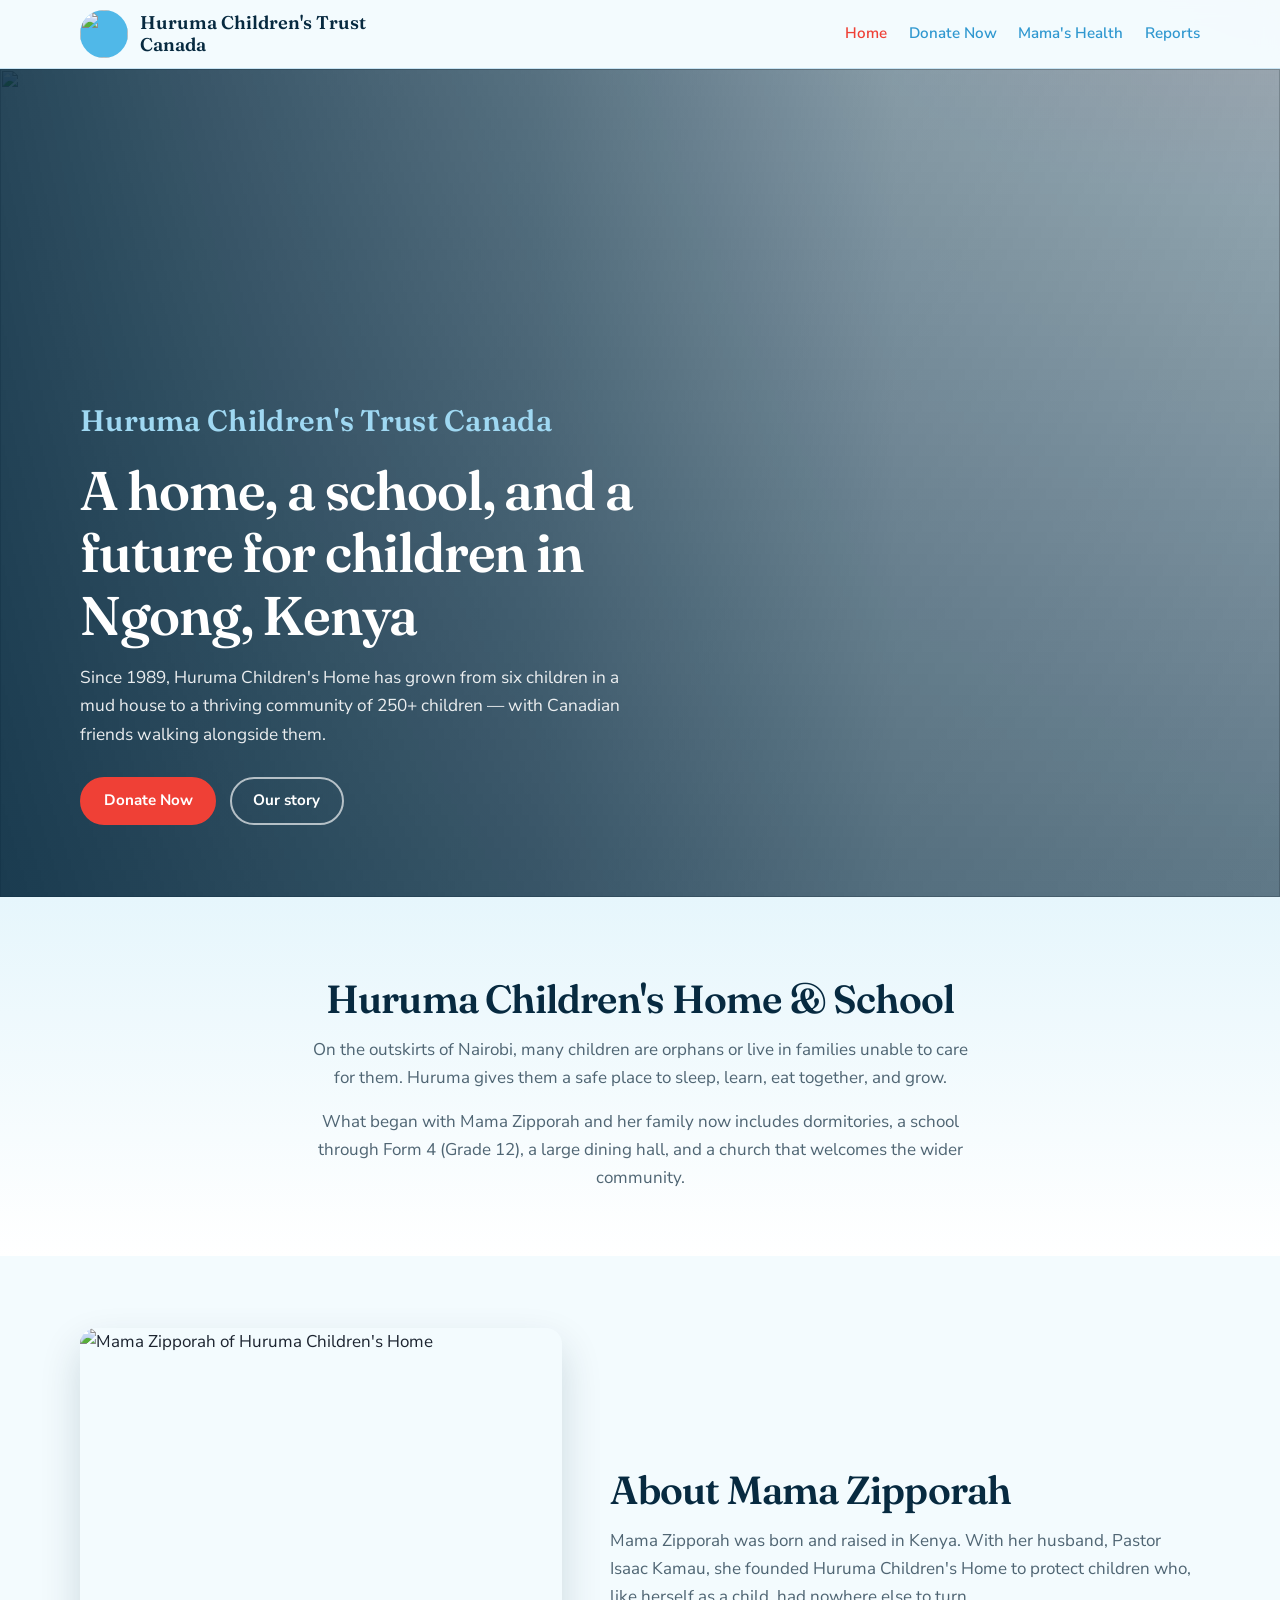
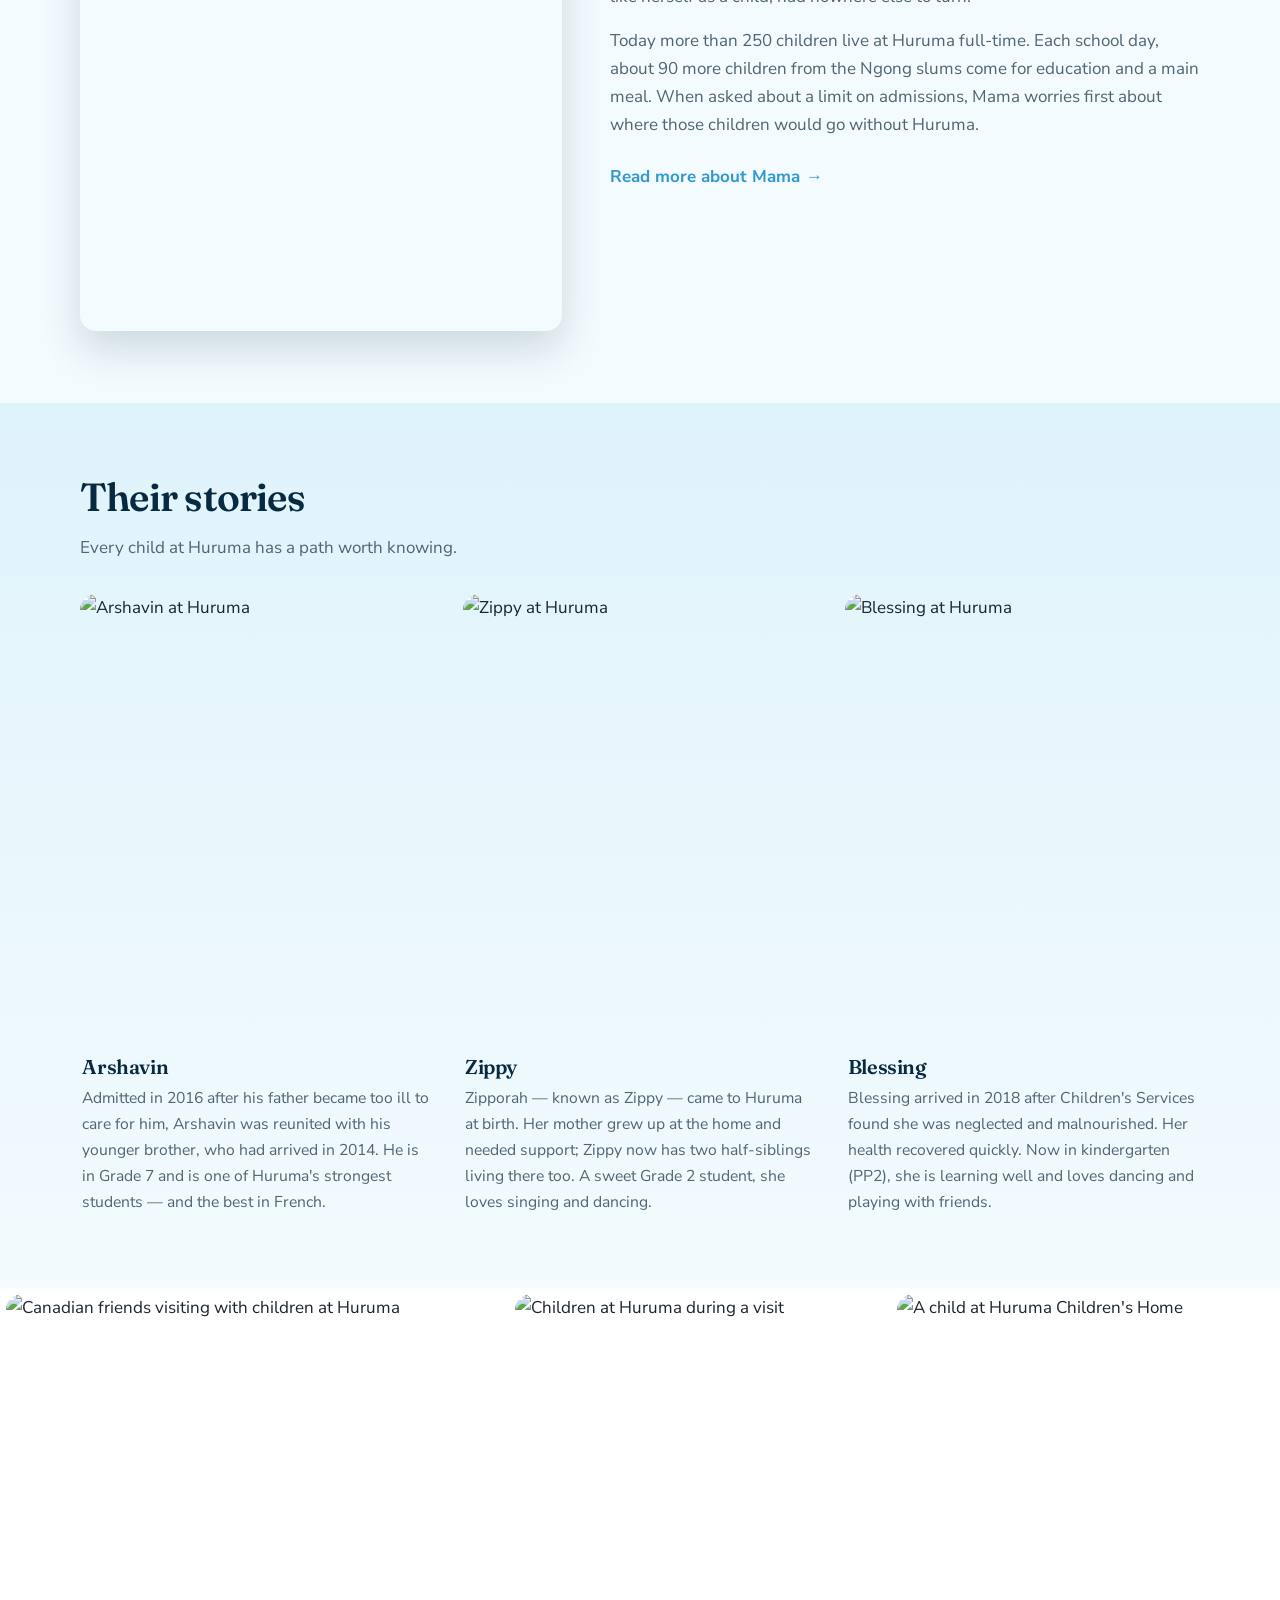
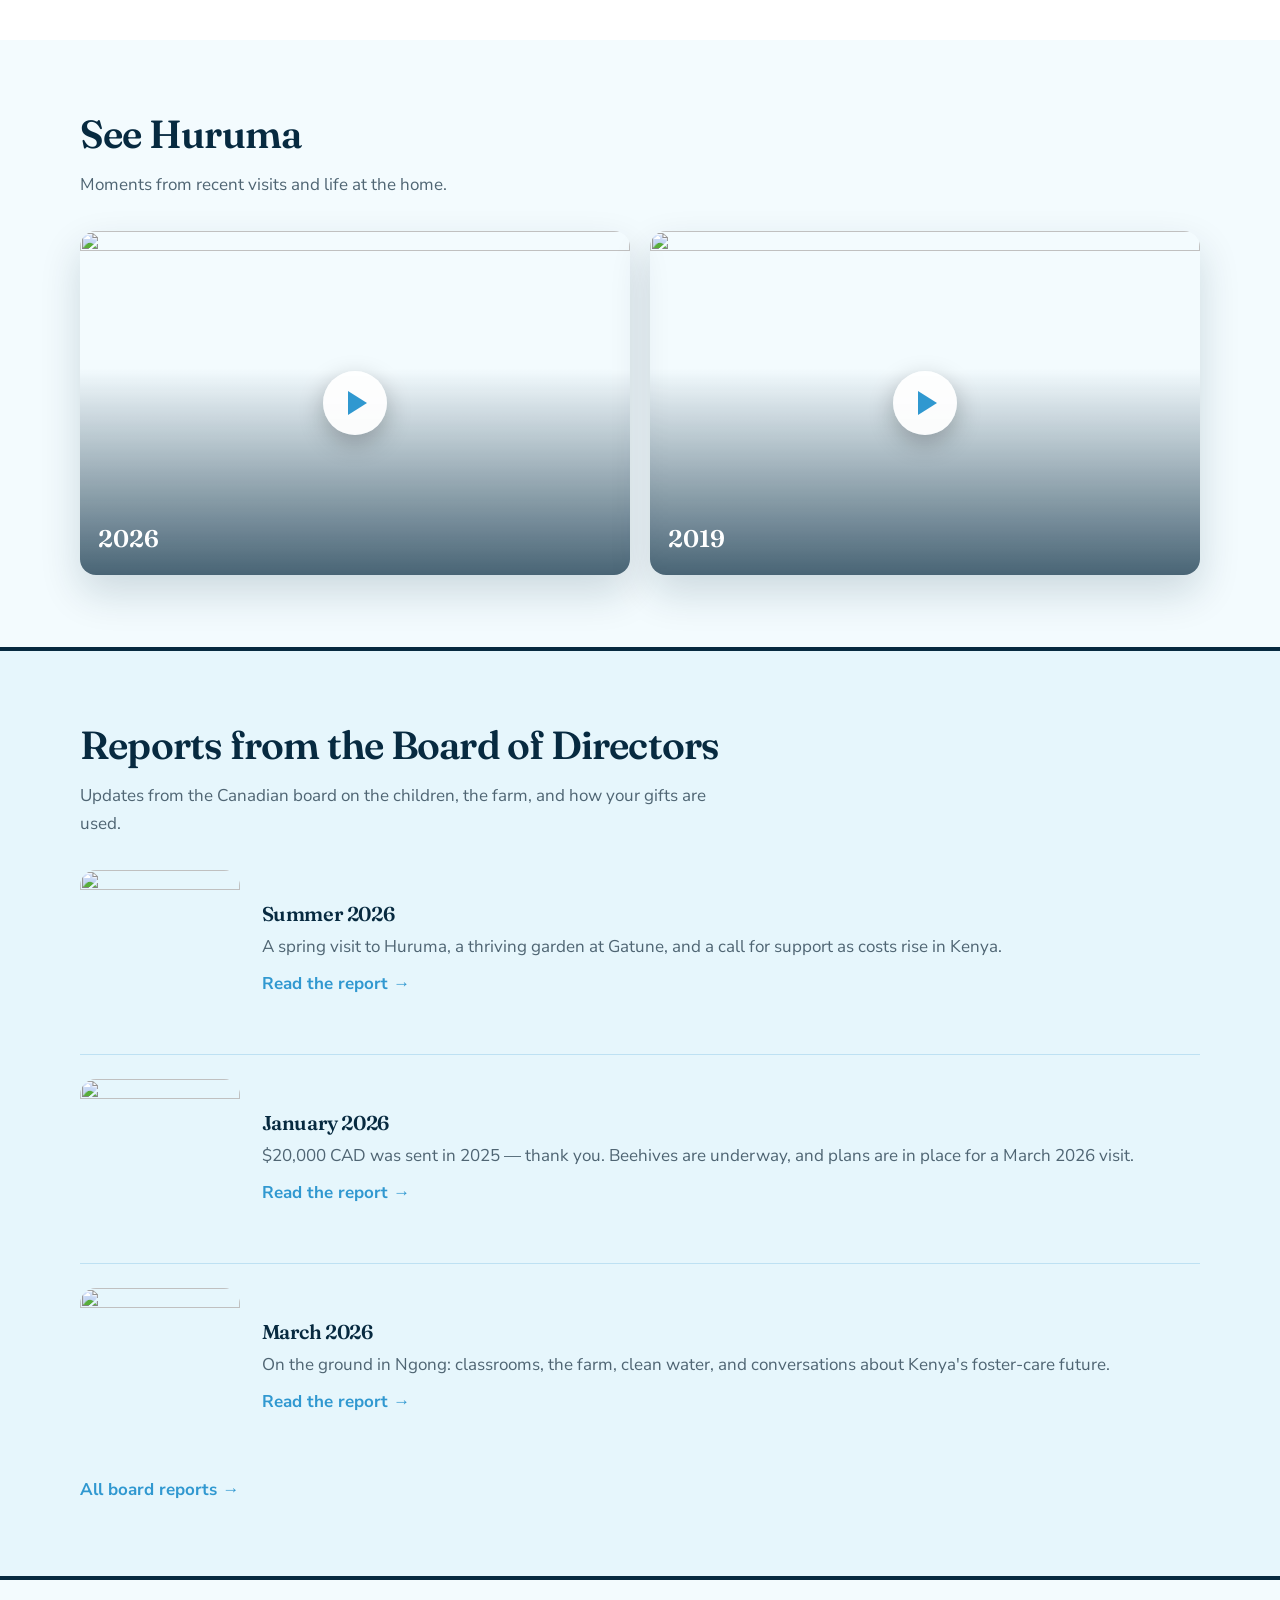
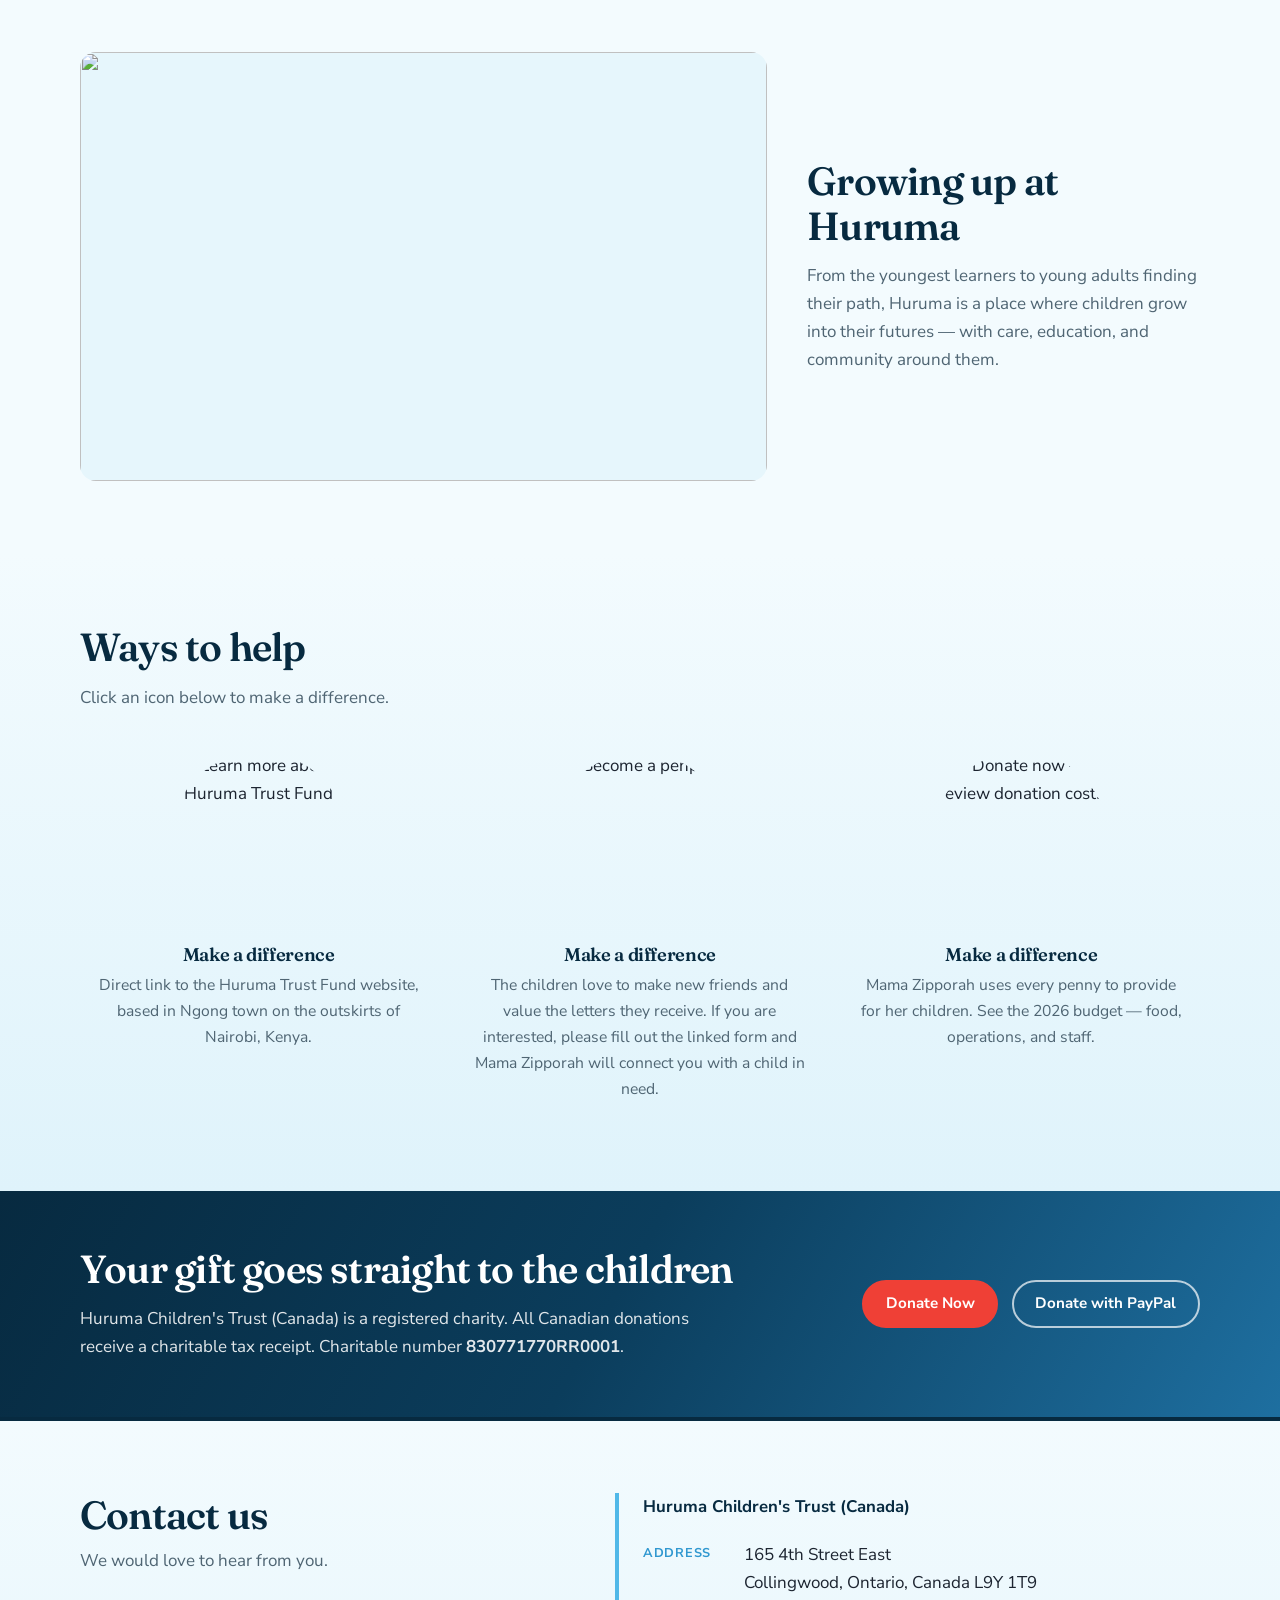
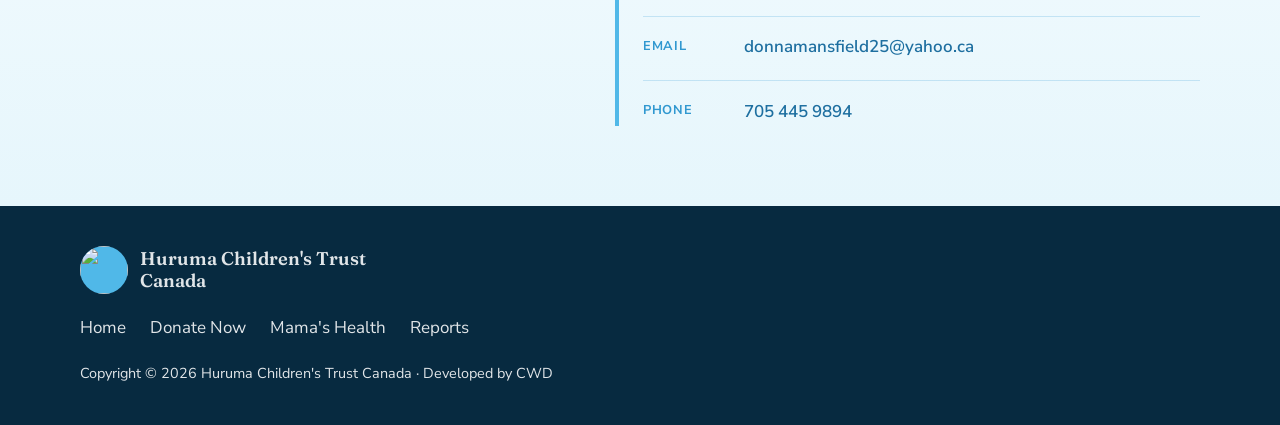
==== index.html @ aa09d3fb "Point the pen-pal card at the Kenya page that exists. Co-authored-by: Cursor <cursoragent@cursor.com" ====
﻿<!DOCTYPE html>
<html lang="en">
<head>
  <meta charset="utf-8">
  <meta name="viewport" content="width=device-width, initial-scale=1">
  <title>Huruma Children's Trust Canada</title>
  <meta name="description" content="Huruma Children's Trust Canada supports orphaned and vulnerable children at Huruma Children's Home &amp; School in Ngong, Kenya. Canadian charitable donations welcome.">
  <link rel="canonical" href="https://hurumachildrenstrustcanada.org/">
  <meta property="og:title" content="Huruma Children's Trust Canada">
  <meta property="og:description" content="Supporting orphaned and vulnerable children at Huruma Children's Home in Ngong, Kenya.">
  <meta property="og:image" content="https://media.cwd-cdn.com/huruma-childrens-trust-canada/images/hero-slide-1.jpg">
  <meta property="og:type" content="website">
  <link rel="icon" href="https://media.cwd-cdn.com/huruma-childrens-trust-canada/images/favicon.png" type="image/png">
  <link rel="apple-touch-icon" href="https://media.cwd-cdn.com/huruma-childrens-trust-canada/images/favicon.png">
  <link rel="preconnect" href="https://fonts.googleapis.com">
  <link rel="preconnect" href="https://fonts.gstatic.com" crossorigin>
  <link href="https://fonts.googleapis.com/css2?family=Fraunces:opsz,wght@9..144,500;9..144,600;9..144,700&family=Nunito+Sans:opsz,wght@6..12,400;6..12,500;6..12,600;6..12,700&display=swap" rel="stylesheet">
  <link rel="stylesheet" href="styles.css?v=20261124b">
</head>
<body>
  <a class="skip-link" href="#main">Skip to content</a>

  <header class="site-header">
    <div class="header-inner">
      <a class="brand" href="index.html" aria-label="Huruma Children's Trust Canada home">
        <img src="https://media.cwd-cdn.com/huruma-childrens-trust-canada/images/logo.png" alt="" width="56" height="56">
        <span>Huruma Children's Trust Canada</span>
      </a>
      <button class="nav-toggle" type="button" aria-expanded="false" aria-controls="site-nav" aria-label="Open menu">
        <span></span><span></span><span></span>
      </button>
      <nav id="site-nav" class="site-nav" aria-label="Primary">
        <a href="index.html" aria-current="page">Home</a>
        <a href="donate-now/">Donate Now</a>
        <a href="mamas-health/">Mama's Health</a>
        <a href="reports-from-board-of-directors/">Reports</a>
      </nav>
    </div>
  </header>

  <main id="main">
    <section class="hero" aria-label="Welcome">
      <div class="hero-media" aria-hidden="true">
        <div class="hero-slides">
          <img
            class="is-active"
            src="https://media.cwd-cdn.com/huruma-childrens-trust-canada/images/hero-slide-1.jpg"
            alt=""
            width="1600"
            height="1200"
            fetchpriority="high">
          <img
            src="https://media.cwd-cdn.com/huruma-childrens-trust-canada/images/hero-slide-2.jpg"
            alt=""
            width="1600"
            height="1200"
            loading="eager">
          <img
            src="https://media.cwd-cdn.com/huruma-childrens-trust-canada/images/hero-dessert.jpg"
            alt=""
            width="1600"
            height="1200"
            loading="eager">
        </div>
      </div>
      <div class="hero-content">
        <p class="hero-brand">Huruma Children's Trust Canada</p>
        <h1>A home, a school, and a future for children in Ngong, Kenya</h1>
        <p class="hero-lead">Since 1989, Huruma Children's Home has grown from six children in a mud house to a thriving community of 250+ children — with Canadian friends walking alongside them.</p>
        <div class="hero-actions">
          <a class="btn btn-primary" href="donate-now/">Donate Now</a>
          <a class="btn btn-ghost" href="#about">Our story</a>
        </div>
      </div>
    </section>

    <section class="intro" id="about">
      <div class="wrap narrow">
        <h2>Huruma Children's Home &amp; School</h2>
        <p>On the outskirts of Nairobi, many children are orphans or live in families unable to care for them. Huruma gives them a safe place to sleep, learn, eat together, and grow.</p>
        <p>What began with Mama Zipporah and her family now includes dormitories, a school through Form 4 (Grade 12), a large dining hall, and a church that welcomes the wider community.</p>
      </div>
    </section>

    <section class="mama reveal" id="mama">
      <div class="wrap mama-grid">
        <figure class="mama-photo">
          <img
            src="https://media.cwd-cdn.com/huruma-childrens-trust-canada/images/mama-zipporah-caring.jpg"
            alt="Mama Zipporah of Huruma Children's Home"
            width="800"
            height="1000"
            loading="lazy">
        </figure>
        <div class="mama-copy">
          <h2>About Mama Zipporah</h2>
          <p>Mama Zipporah was born and raised in Kenya. With her husband, Pastor Isaac Kamau, she founded Huruma Children's Home to protect children who, like herself as a child, had nowhere else to turn.</p>
          <p>Today more than 250 children live at Huruma full-time. Each school day, about 90 more children from the Ngong slums come for education and a main meal. When asked about a limit on admissions, Mama worries first about where those children would go without Huruma.</p>
          <a class="text-link" href="mamas-health/">Read more about Mama <span aria-hidden="true">→</span></a>
        </div>
      </div>
    </section>

    <section class="stories reveal" id="stories">
      <div class="wrap">
        <div class="section-head">
          <h2>Their stories</h2>
          <p>Every child at Huruma has a path worth knowing.</p>
        </div>
        <div class="story-list">
          <article class="story">
            <div class="story-photo">
              <img src="https://media.cwd-cdn.com/huruma-childrens-trust-canada/images/story-arshavin.jpg" alt="Arshavin at Huruma" width="600" height="800" loading="lazy">
            </div>
            <div class="story-body">
              <h3>Arshavin</h3>
              <p>Admitted in 2016 after his father became too ill to care for him, Arshavin was reunited with his younger brother, who had arrived in 2014. He is in Grade 7 and is one of Huruma's strongest students — and the best in French.</p>
            </div>
          </article>
          <article class="story">
            <div class="story-photo">
              <img src="https://media.cwd-cdn.com/huruma-childrens-trust-canada/images/story-zippy.jpg" alt="Zippy at Huruma" width="600" height="800" loading="lazy">
            </div>
            <div class="story-body">
              <h3>Zippy</h3>
              <p>Zipporah — known as Zippy — came to Huruma at birth. Her mother grew up at the home and needed support; Zippy now has two half-siblings living there too. A sweet Grade 2 student, she loves singing and dancing.</p>
            </div>
          </article>
          <article class="story">
            <div class="story-photo">
              <img src="https://media.cwd-cdn.com/huruma-childrens-trust-canada/images/story-blessing.jpg" alt="Blessing at Huruma" width="600" height="800" loading="lazy">
            </div>
            <div class="story-body">
              <h3>Blessing</h3>
              <p>Blessing arrived in 2018 after Children's Services found she was neglected and malnourished. Her health recovered quickly. Now in kindergarten (PP2), she is learning well and loves dancing and playing with friends.</p>
            </div>
          </article>
        </div>
      </div>
    </section>

    <section class="visit-strip" aria-label="Scenes from Huruma">
      <img src="https://media.cwd-cdn.com/huruma-childrens-trust-canada/images/hero.jpg" alt="Canadian friends visiting with children at Huruma" width="800" height="600" loading="lazy">
      <img src="https://media.cwd-cdn.com/huruma-childrens-trust-canada/images/visit-2026-b.jpg" alt="Children at Huruma during a visit" width="800" height="1000" loading="lazy">
      <img src="https://media.cwd-cdn.com/huruma-childrens-trust-canada/images/visit-2026-c.jpg" alt="A child at Huruma Children's Home" width="600" height="800" loading="lazy">
    </section>

    <section class="videos" id="videos">
      <div class="wrap">
        <div class="section-head">
          <h2>See Huruma</h2>
          <p>Moments from recent visits and life at the home.</p>
        </div>
        <div class="video-grid">
          <a class="video-link" href="https://www.youtube.com/watch?v=eoiB8TK6U6U" target="_blank" rel="noopener noreferrer">
            <img src="https://media.cwd-cdn.com/huruma-childrens-trust-canada/images/video-2026.jpg" alt="" width="1280" height="720" loading="lazy">
            <span class="play" aria-hidden="true"></span>
            <span class="video-label">2026</span>
          </a>
          <a class="video-link" href="https://www.youtube.com/watch?v=xBmUghZK5_s" target="_blank" rel="noopener noreferrer">
            <img src="https://media.cwd-cdn.com/huruma-childrens-trust-canada/images/video-2019.jpg" alt="" width="1280" height="720" loading="lazy">
            <span class="play" aria-hidden="true"></span>
            <span class="video-label">2019</span>
          </a>
        </div>
      </div>
    </section>

    <section class="reports reveal" id="reports">
      <div class="wrap">
        <div class="section-head">
          <h2>Reports from the Board of Directors</h2>
          <p>Updates from the Canadian board on the children, the farm, and how your gifts are used.</p>
        </div>
        <div class="report-list">
          <article class="report">
            <img src="https://media.cwd-cdn.com/huruma-childrens-trust-canada/images/report-summer-2026.jpg" alt="" width="400" height="300" loading="lazy">
            <div>
              <h3>Summer 2026</h3>
              <p>A spring visit to Huruma, a thriving garden at Gatune, and a call for support as costs rise in Kenya.</p>
              <a class="text-link" href="reports-from-board-of-directors/#summer-2026">Read the report <span aria-hidden="true">→</span></a>
            </div>
          </article>
          <article class="report">
            <img src="https://media.cwd-cdn.com/huruma-childrens-trust-canada/images/report-jan-2026.jpg" alt="" width="400" height="300" loading="lazy">
            <div>
              <h3>January 2026</h3>
              <p>$20,000 CAD was sent in 2025 — thank you. Beehives are underway, and plans are in place for a March 2026 visit.</p>
              <a class="text-link" href="reports-from-board-of-directors/#january-2026">Read the report <span aria-hidden="true">→</span></a>
            </div>
          </article>
          <article class="report">
            <img src="https://media.cwd-cdn.com/huruma-childrens-trust-canada/images/report-march-2026.jpg" alt="" width="400" height="300" loading="lazy">
            <div>
              <h3>March 2026</h3>
              <p>On the ground in Ngong: classrooms, the farm, clean water, and conversations about Kenya's foster-care future.</p>
              <a class="text-link" href="reports-from-board-of-directors/#march-2026">Read the report <span aria-hidden="true">→</span></a>
            </div>
          </article>
        </div>
        <p class="section-more"><a class="text-link" href="reports-from-board-of-directors/">All board reports <span aria-hidden="true">→</span></a></p>
      </div>
    </section>

    <section class="alumni" id="alumni">
      <div class="wrap alumni-grid">
        <figure class="alumni-media" aria-hidden="true">
          <div class="alumni-slides">
            <img
              class="is-active"
              src="https://media.cwd-cdn.com/huruma-childrens-trust-canada/images/growing-1.jpg"
              alt=""
              width="1600"
              height="1000"
              loading="lazy">
            <img
              src="https://media.cwd-cdn.com/huruma-childrens-trust-canada/images/growing-2.jpg"
              alt=""
              width="1600"
              height="1000"
              loading="lazy">
            <img
              src="https://media.cwd-cdn.com/huruma-childrens-trust-canada/images/growing-3.jpg"
              alt=""
              width="1600"
              height="1000"
              loading="lazy">
            <img
              src="https://media.cwd-cdn.com/huruma-childrens-trust-canada/images/growing-4.jpg"
              alt=""
              width="1600"
              height="1000"
              loading="lazy">
          </div>
        </figure>
        <div>
          <h2>Growing up at Huruma</h2>
          <p>From the youngest learners to young adults finding their path, Huruma is a place where children grow into their futures — with care, education, and community around them.</p>
        </div>
      </div>
    </section>

    <section class="ways" id="help">
      <div class="wrap">
        <div class="section-head">
          <h2>Ways to help</h2>
          <p>Click an icon below to make a difference.</p>
        </div>
        <div class="ways-grid">
          <a class="way" href="https://hurumatrustfund.org/" target="_blank" rel="noopener noreferrer">
            <img
              class="way-icon"
              src="https://media.cwd-cdn.com/huruma-childrens-trust-canada/images/icon-learn-more.png"
              alt="Learn more about Huruma Trust Fund"
              width="180"
              height="180"
              loading="lazy">
            <h3>Make a difference</h3>
            <p>Direct link to the Huruma Trust Fund website, based in Ngong town on the outskirts of Nairobi, Kenya.</p>
          </a>
          <a class="way" href="https://hurumatrustfund.org/become-a-pen-pal/" target="_blank" rel="noopener noreferrer">
            <img
              class="way-icon"
              src="https://media.cwd-cdn.com/huruma-childrens-trust-canada/images/icon-penpal.png"
              alt="Become a penpal"
              width="180"
              height="180"
              loading="lazy">
            <h3>Make a difference</h3>
            <p>The children love to make new friends and value the letters they receive. If you are interested, please fill out the linked form and Mama Zipporah will connect you with a child in need.</p>
          </a>
          <a class="way" href="donation-costs.html">
            <img
              class="way-icon"
              src="https://media.cwd-cdn.com/huruma-childrens-trust-canada/images/icon-donate-now.png"
              alt="Donate now — review donation costs"
              width="180"
              height="180"
              loading="lazy">
            <h3>Make a difference</h3>
            <p>Mama Zipporah uses every penny to provide for her children. See the 2026 budget — food, operations, and staff.</p>
          </a>
        </div>
      </div>
    </section>

    <section class="donate-band">
      <div class="wrap donate-band-inner">
        <div>
          <h2>Your gift goes straight to the children</h2>
          <p>Huruma Children's Trust (Canada) is a registered charity. All Canadian donations receive a charitable tax receipt. Charitable number <strong>830771770RR0001</strong>.</p>
        </div>
        <form id="paypal-home" class="paypal-form-hidden" action="https://www.paypal.com/cgi-bin/webscr" method="post" target="_blank">
          <input type="hidden" name="cmd" value="_donations">
          <input type="hidden" name="bn" value="TipsandTricks_SP">
          <input type="hidden" name="business" value="donnamansfield25@yahoo.ca">
          <input type="hidden" name="rm" value="0">
          <input type="hidden" name="currency_code" value="CAD">
          <input type="hidden" name="item_name" value="Huruma Children's Trust Canada">
        </form>
        <div class="donate-band-actions">
          <a class="btn btn-primary" href="donate-now/">Donate Now</a>
          <button class="btn btn-ghost" type="submit" form="paypal-home" name="submit">Donate with PayPal</button>
        </div>
      </div>
    </section>

    <section class="contact" id="contact">
      <div class="wrap contact-panel">
        <div class="contact-intro">
          <h2>Contact us</h2>
          <p>We would love to hear from you.</p>
        </div>
        <div class="contact-details">
          <p class="contact-org">Huruma Children's Trust (Canada)</p>
          <div class="contact-rows">
            <div class="contact-row">
              <span class="contact-label">Address</span>
              <p>165 4th Street East<br>Collingwood, Ontario, Canada L9Y 1T9</p>
            </div>
            <div class="contact-row">
              <span class="contact-label">Email</span>
              <p><a href="mailto:donnamansfield25@yahoo.ca">donnamansfield25@yahoo.ca</a></p>
            </div>
            <div class="contact-row">
              <span class="contact-label">Phone</span>
              <p><a href="tel:+17054459894">705 445 9894</a></p>
            </div>
          </div>
        </div>
      </div>
    </section>
  </main>

  <footer class="site-footer">
    <div class="wrap footer-grid">
      <a class="brand brand-footer" href="index.html">
        <img src="https://media.cwd-cdn.com/huruma-childrens-trust-canada/images/logo.png" alt="" width="48" height="48">
        <span>Huruma Children's Trust Canada</span>
      </a>
      <nav aria-label="Footer">
        <a href="index.html">Home</a>
        <a href="donate-now/">Donate Now</a>
        <a href="mamas-health/">Mama's Health</a>
        <a href="reports-from-board-of-directors/">Reports</a>
      </nav>
      <p class="footer-meta">Copyright © 2026 Huruma Children's Trust Canada · Developed by <a href="https://collingwoodwebdesign.com">CWD</a></p>
    </div>
  </footer>

  <script>
    (function () {
      var toggle = document.querySelector('.nav-toggle');
      var nav = document.getElementById('site-nav');
      if (toggle && nav) {
        toggle.addEventListener('click', function () {
          var open = toggle.getAttribute('aria-expanded') === 'true';
          toggle.setAttribute('aria-expanded', String(!open));
          nav.classList.toggle('is-open', !open);
        });
      }

      if (window.matchMedia('(prefers-reduced-motion: reduce)').matches) return;

      function startCarousel(selector, holdMs) {
        var slides = document.querySelectorAll(selector);
        if (slides.length < 2) return;
        var index = 0;
        setInterval(function () {
          slides[index].classList.remove('is-active');
          index = (index + 1) % slides.length;
          slides[index].classList.add('is-active');
        }, holdMs);
      }

      startCarousel('.hero-slides img', 4500);
      startCarousel('.alumni-slides img', 4500);

      var reveals = document.querySelectorAll('.reveal');
      if (reveals.length && 'IntersectionObserver' in window) {
        var observer = new IntersectionObserver(function (entries) {
          entries.forEach(function (entry) {
            if (entry.isIntersecting) {
              entry.target.classList.add('is-visible');
              observer.unobserve(entry.target);
            }
          });
        }, { threshold: 0.16, rootMargin: '0px 0px -8% 0px' });

        reveals.forEach(function (el) {
          observer.observe(el);
        });
      } else {
        reveals.forEach(function (el) {
          el.classList.add('is-visible');
        });
      }
    })();
  </script>
</body>
</html>
---- styles.css ----
﻿:root {
  /* Logo colours: sky blue, heart red, white + dark for contrast */
  --blue: #3098d0;
  --blue-bright: #50b8e8;
  --blue-deep: #1e6fa0;
  --dark: #072a40;
  --sky: #e6f6fc;
  --sky-soft: #f3fbfe;
  --ink: #1c2430;
  --muted: #4f6573;
  --white: #ffffff;
  --accent: #ef4036;
  --accent-deep: #d4332b;
  --line: rgba(48, 152, 208, 0.22);
  --shadow: 0 18px 40px rgba(7, 42, 64, 0.16);
  --font-display: "Fraunces", Georgia, serif;
  --font-body: "Nunito Sans", "Segoe UI", sans-serif;
  --wrap: min(1120px, calc(100% - 2.5rem));
  --header-h: 4.25rem;
  --radius-photo: 1rem;

  /* Aliases used across the stylesheet */
  --navy: var(--blue);
  --navy-deep: var(--dark);
}

*,
*::before,
*::after {
  box-sizing: border-box;
}

html {
  scroll-behavior: smooth;
}

body {
  margin: 0;
  font-family: var(--font-body);
  font-size: 1.0625rem;
  line-height: 1.65;
  color: var(--ink);
  background:
    radial-gradient(1200px 500px at 8% -12%, rgba(80, 184, 232, 0.28), transparent 55%),
    radial-gradient(900px 420px at 100% 0%, rgba(239, 64, 54, 0.08), transparent 48%),
    var(--sky-soft);
}

img {
  max-width: 100%;
  height: auto;
  display: block;
}

a {
  color: var(--navy);
}

a:hover {
  color: var(--accent);
}

h1,
h2,
h3 {
  font-family: var(--font-display);
  font-weight: 600;
  line-height: 1.15;
  color: var(--dark);
  letter-spacing: -0.02em;
}

h1 {
  font-size: clamp(2.1rem, 5vw, 3.4rem);
  margin: 0 0 1rem;
}

h2 {
  font-size: clamp(1.75rem, 3.4vw, 2.45rem);
  margin: 0 0 0.85rem;
}

h3 {
  font-size: 1.25rem;
  margin: 0 0 0.5rem;
}

p {
  margin: 0 0 1rem;
}

p:last-child {
  margin-bottom: 0;
}

.skip-link {
  position: absolute;
  left: -999px;
  top: 0;
  background: var(--navy);
  color: var(--white);
  padding: 0.6rem 1rem;
  z-index: 1000;
}

.skip-link:focus {
  left: 0.75rem;
  top: 0.75rem;
}

.wrap {
  width: var(--wrap);
  margin-inline: auto;
}

.wrap.narrow {
  max-width: 42rem;
  text-align: center;
}

.section-head {
  max-width: 40rem;
  margin-bottom: 2rem;
}

.section-head p,
.hero-lead,
.mama-copy p,
.intro p {
  color: var(--muted);
}

.section-more {
  margin-top: 1.75rem;
}

/* Header */
.site-header {
  position: sticky;
  top: 0;
  z-index: 50;
  background: rgba(243, 251, 254, 0.94);
  backdrop-filter: blur(10px);
  border-bottom: 1px solid var(--line);
}

.header-inner {
  width: var(--wrap);
  margin-inline: auto;
  min-height: var(--header-h);
  display: flex;
  align-items: center;
  justify-content: space-between;
  gap: 1rem;
}

.brand {
  display: inline-flex;
  align-items: center;
  gap: 0.75rem;
  text-decoration: none;
  color: var(--dark);
  font-family: var(--font-display);
  font-weight: 600;
  font-size: clamp(0.95rem, 2vw, 1.15rem);
  line-height: 1.2;
  max-width: min(100%, 18rem);
}

.brand img {
  width: 3rem;
  height: 3rem;
  object-fit: cover;
  flex-shrink: 0;
  border-radius: 50%;
  background: var(--blue-bright);
}

.site-nav {
  display: flex;
  align-items: center;
  gap: 1.35rem;
}

.site-nav a {
  text-decoration: none;
  color: var(--navy);
  font-weight: 600;
  font-size: 0.95rem;
}

.site-nav a[aria-current="page"] {
  color: var(--accent);
}

.nav-toggle {
  display: none;
  width: 2.5rem;
  height: 2.5rem;
  border: 0;
  background: transparent;
  padding: 0.45rem;
  cursor: pointer;
}

.nav-toggle span {
  display: block;
  height: 2px;
  margin: 0.35rem 0;
  background: var(--navy);
  border-radius: 2px;
  transition: transform 0.25s ease, opacity 0.25s ease;
}

.nav-toggle[aria-expanded="true"] span:nth-child(1) {
  transform: translateY(8px) rotate(45deg);
}

.nav-toggle[aria-expanded="true"] span:nth-child(2) {
  opacity: 0;
}

.nav-toggle[aria-expanded="true"] span:nth-child(3) {
  transform: translateY(-8px) rotate(-45deg);
}

/* Buttons & links */
.btn {
  display: inline-flex;
  align-items: center;
  justify-content: center;
  gap: 0.4rem;
  min-height: 3rem;
  height: 3rem;
  max-height: 3rem;
  padding: 0 1.35rem;
  border-radius: 999px;
  text-decoration: none;
  font-weight: 700;
  font-size: 0.95rem;
  line-height: 1;
  border: 2px solid transparent;
  box-sizing: border-box;
  font-family: inherit;
  transition: transform 0.2s ease, background 0.2s ease, color 0.2s ease, border-color 0.2s ease;
}

button.btn {
  appearance: none;
  -webkit-appearance: none;
  cursor: pointer;
  margin: 0;
  background-clip: padding-box;
}

.btn:hover {
  transform: translateY(-1px);
}

.btn-primary {
  background: var(--accent);
  color: var(--white);
  border-color: var(--accent);
}

.btn-primary:hover {
  background: var(--accent-deep);
  border-color: var(--accent-deep);
  color: var(--white);
}

.btn-ghost {
  background: transparent;
  color: var(--white);
  border-color: rgba(255, 255, 255, 0.65);
}

.btn-ghost:hover {
  background: rgba(255, 255, 255, 0.12);
  color: var(--white);
}

.text-link {
  display: inline-flex;
  align-items: center;
  gap: 0.35rem;
  font-weight: 700;
  text-decoration: none;
  color: var(--navy);
}

.text-link:hover {
  color: var(--accent);
}

/* Hero — full-bleed */
.hero {
  position: relative;
  min-height: min(92vh, 860px);
  display: grid;
  align-items: end;
  color: var(--white);
  overflow: hidden;
}

.hero-media {
  position: absolute;
  inset: 0;
}

.hero-slides {
  position: absolute;
  inset: 0;
}

.hero-slides img {
  position: absolute;
  inset: 0;
  width: 100%;
  height: 100%;
  object-fit: cover;
  object-position: center 30%;
  opacity: 0;
  transition: opacity 1.1s ease-in-out;
  z-index: 0;
}

.hero-slides img.is-active {
  opacity: 1;
  z-index: 1;
}

.hero-media::after {
  content: "";
  position: absolute;
  inset: 0;
  z-index: 2;
  background:
    linear-gradient(90deg, rgba(7, 42, 64, 0.82) 0%, rgba(7, 42, 64, 0.55) 42%, rgba(7, 42, 64, 0.28) 70%, rgba(7, 42, 64, 0.18) 100%),
    linear-gradient(180deg, rgba(7, 42, 64, 0.25) 0%, rgba(7, 42, 64, 0.55) 100%);
}

.hero-content {
  position: relative;
  z-index: 3;
  width: var(--wrap);
  margin: 0 auto;
  padding: 5.5rem 0 4.5rem;
  max-width: 38rem;
  margin-left: max(1.25rem, calc((100% - min(1120px, calc(100% - 2.5rem))) / 2));
  animation: rise 0.9s ease-out both;
}

.hero-brand {
  margin: 0 0 0.85rem;
  font-family: var(--font-display);
  font-size: clamp(1.35rem, 3vw, 1.85rem);
  font-weight: 600;
  color: #9fd8f2;
  letter-spacing: 0.01em;
}

.hero h1 {
  color: var(--white);
}

.hero-lead {
  color: rgba(255, 255, 255, 0.9);
  font-size: 1.08rem;
  max-width: 34rem;
  margin-bottom: 1.75rem;
}

.hero-actions {
  display: flex;
  flex-wrap: wrap;
  align-items: center;
  gap: 0.85rem;
}

/* Intro */
.intro {
  padding: 5rem 0 4rem;
  background:
    linear-gradient(180deg, var(--sky) 0%, var(--white) 100%);
}

.intro h2 {
  animation: rise 0.7s ease-out both;
}

/* Mama */
.mama {
  padding: 4.5rem 0;
}

.mama-grid {
  display: grid;
  grid-template-columns: minmax(0, 0.9fr) minmax(0, 1.1fr);
  gap: 3rem;
  align-items: center;
}

.mama-photo {
  margin: 0;
  overflow: hidden;
  border-radius: var(--radius-photo);
  box-shadow: var(--shadow);
}

.mama-photo img {
  width: 100%;
  aspect-ratio: 4 / 5;
  object-fit: cover;
}

.mama-copy .text-link {
  margin-top: 0.5rem;
}

/* Stories — interaction/content blocks, not chrome-heavy cards */
.stories {
  padding: 4.5rem 0;
  background:
    linear-gradient(180deg, #dff3fb 0%, var(--sky-soft) 100%);
}

.story-list {
  display: grid;
  grid-template-columns: repeat(3, minmax(0, 1fr));
  gap: 1.75rem;
}

.story {
  display: flex;
  flex-direction: column;
  min-width: 0;
}

.story-photo {
  overflow: hidden;
  border-radius: var(--radius-photo);
}

.story-photo img {
  width: 100%;
  aspect-ratio: 4 / 5;
  object-fit: cover;
  transition: transform 0.45s ease;
}

.story:hover .story-photo img {
  transform: scale(1.04);
}

.story-body {
  padding: 1.15rem 0.15rem 0;
}

.story-body p {
  color: var(--muted);
  font-size: 0.98rem;
}

/* Photo strip */
.visit-strip {
  display: grid;
  grid-template-columns: 1.2fr 0.9fr 0.9fr;
  gap: 0.4rem;
  background: var(--white);
  padding: 0.4rem;
}

.visit-strip img {
  width: 100%;
  height: 100%;
  min-height: 220px;
  max-height: 340px;
  object-fit: cover;
  border-radius: var(--radius-photo);
}

/* Videos */
.videos {
  padding: 4.5rem 0;
}

.video-grid {
  display: grid;
  grid-template-columns: 1fr 1fr;
  gap: 1.25rem;
}

.video-link {
  position: relative;
  display: block;
  overflow: hidden;
  border-radius: var(--radius-photo);
  text-decoration: none;
  color: var(--white);
  box-shadow: var(--shadow);
}

.video-link img {
  width: 100%;
  aspect-ratio: 16 / 10;
  object-fit: cover;
  transition: transform 0.45s ease;
}

.video-link:hover img {
  transform: scale(1.04);
}

.video-link::after {
  content: "";
  position: absolute;
  inset: 0;
  background: linear-gradient(180deg, transparent 40%, rgba(7, 42, 64, 0.72) 100%);
}

.play {
  position: absolute;
  z-index: 1;
  left: 50%;
  top: 50%;
  width: 4rem;
  height: 4rem;
  margin: -2rem 0 0 -2rem;
  border-radius: 50%;
  background: rgba(255, 255, 255, 0.92);
  box-shadow: 0 8px 24px rgba(0, 0, 0, 0.25);
}

.play::before {
  content: "";
  position: absolute;
  left: 1.55rem;
  top: 1.25rem;
  border-style: solid;
  border-width: 0.75rem 0 0.75rem 1.2rem;
  border-color: transparent transparent transparent var(--navy);
}

.video-label {
  position: absolute;
  z-index: 1;
  left: 1.1rem;
  bottom: 1rem;
  font-family: var(--font-display);
  font-size: 1.5rem;
  font-weight: 600;
}

/* Reports */
.reports {
  padding: 4.5rem 0;
  background: var(--sky);
  border-block: 4px solid var(--dark);
}

.report-list {
  display: grid;
  gap: 1.5rem;
}

.report {
  display: grid;
  grid-template-columns: 10rem 1fr;
  gap: 1.35rem;
  align-items: center;
  padding-bottom: 1.5rem;
  border-bottom: 1px solid var(--line);
}

.report:last-child {
  border-bottom: 0;
  padding-bottom: 0;
}

.report img {
  width: 100%;
  aspect-ratio: 1;
  object-fit: cover;
  border-radius: var(--radius-photo);
}

.report p {
  color: var(--muted);
  margin-bottom: 0.55rem;
}

/* Alumni */
.alumni {
  padding: 4.5rem 0;
}

.alumni-grid {
  display: grid;
  grid-template-columns: 1.4fr 0.8fr;
  gap: 2.5rem;
  align-items: center;
}

.alumni-media {
  margin: 0;
  overflow: hidden;
  border-radius: var(--radius-photo);
  position: relative;
  aspect-ratio: 16 / 10;
  background: var(--sky);
}

.alumni-slides {
  position: absolute;
  inset: 0;
}

.alumni-slides img {
  position: absolute;
  inset: 0;
  width: 100%;
  height: 100%;
  object-fit: cover;
  object-position: center;
  opacity: 0;
  transition: opacity 1.1s ease-in-out;
  z-index: 0;
}

.alumni-slides img.is-active {
  opacity: 1;
  z-index: 1;
}

.alumni p {
  color: var(--muted);
}

/* Ways to help */
.ways {
  padding: 4.5rem 0 5rem;
  background:
    linear-gradient(180deg, var(--sky-soft) 0%, #dff3fb 100%);
}

.ways-grid {
  display: grid;
  grid-template-columns: repeat(3, minmax(0, 1fr));
  gap: 1.5rem;
}

.way {
  text-decoration: none;
  color: inherit;
  text-align: center;
  padding: 0.5rem 0.75rem;
  transition: transform 0.25s ease;
}

.way:hover {
  transform: translateY(-4px);
  color: inherit;
}

.way-icon {
  display: block;
  width: min(11rem, 70%);
  height: auto;
  margin: 0 auto 1rem;
  border-radius: 50%;
}

.way h3 {
  color: var(--dark);
  font-size: 1.15rem;
}

.way p {
  color: var(--muted);
  font-size: 0.98rem;
  max-width: 22rem;
  margin-inline: auto;
}

/* Donate band */
.donate-band {
  background:
    linear-gradient(120deg, var(--dark) 0%, #0b3d5c 48%, var(--blue-deep) 100%);
  color: var(--white);
  padding: 3.5rem 0;
}

.donate-band h2 {
  color: var(--white);
}

.donate-band p {
  color: rgba(255, 255, 255, 0.88);
  max-width: 40rem;
}

.donate-band-inner {
  display: flex;
  align-items: center;
  justify-content: space-between;
  gap: 2rem;
}

.donate-band-actions {
  display: flex;
  flex-wrap: wrap;
  align-items: center;
  gap: 0.85rem;
  flex-shrink: 0;
}

.paypal-form-hidden {
  position: absolute;
  width: 1px;
  height: 1px;
  overflow: hidden;
  clip: rect(0 0 0 0);
  white-space: nowrap;
}

.paypal-form-inline {
  margin: 0;
  padding: 0;
  border: 0;
  display: inline-flex;
  align-items: center;
}

.hero-actions > .btn,
.donate-band-actions > .btn {
  margin: 0;
  flex: 0 0 auto;
}

.donate-band .btn-ghost {
  color: var(--white);
  border-color: rgba(255, 255, 255, 0.7);
}

.donate-band .btn-ghost:hover {
  background: rgba(255, 255, 255, 0.14);
  color: var(--white);
}

/* Contact */
.contact {
  padding: 4.5rem 0 5rem;
  background:
    linear-gradient(180deg, var(--sky-soft) 0%, var(--sky) 100%);
  border-top: 4px solid var(--dark);
}

.contact-panel {
  display: grid;
  grid-template-columns: minmax(0, 0.9fr) minmax(0, 1.1fr);
  gap: 2.5rem 3.5rem;
  align-items: start;
}

.contact-intro h2 {
  margin-bottom: 0.55rem;
}

.contact-intro p {
  color: var(--muted);
  margin: 0;
  max-width: 22rem;
}

.contact-details {
  padding: 0 0 0 1.5rem;
  border-left: 4px solid var(--blue-bright);
}

.contact-org {
  font-weight: 700;
  color: var(--dark);
  margin: 0 0 1.25rem;
  font-size: 1.05rem;
}

.contact-rows {
  display: grid;
  gap: 1.15rem;
}

.contact-row {
  display: grid;
  grid-template-columns: 5.5rem 1fr;
  gap: 0.85rem;
  align-items: start;
  padding-top: 1.05rem;
  border-top: 1px solid var(--line);
}

.contact-row:first-of-type {
  padding-top: 0;
  border-top: 0;
}

.contact-label {
  font-size: 0.8rem;
  font-weight: 700;
  letter-spacing: 0.06em;
  text-transform: uppercase;
  color: var(--blue);
  padding-top: 0.15rem;
}

.contact-row p {
  margin: 0;
  color: var(--ink);
}

.contact a {
  text-decoration: none;
  font-weight: 600;
  color: var(--blue-deep);
}

.contact a:hover {
  color: var(--accent);
}

@media (max-width: 760px) {
  .contact-panel {
    grid-template-columns: 1fr;
    gap: 1.5rem;
  }

  .contact-details {
    padding: 0;
    border-left: 0;
  }

  .contact-row {
    grid-template-columns: 1fr;
    gap: 0.25rem;
  }
}

/* Footer */
.site-footer {
  background: var(--dark);
  color: rgba(255, 255, 255, 0.88);
  padding: 2.5rem 0;
}

.footer-grid {
  display: grid;
  gap: 1.25rem;
}

.brand-footer {
  color: var(--white);
  max-width: 20rem;
}

.site-footer nav {
  display: flex;
  flex-wrap: wrap;
  gap: 1rem 1.5rem;
}

.site-footer a {
  color: rgba(255, 255, 255, 0.88);
  text-decoration: none;
}

.site-footer a:hover {
  color: #b8e7fa;
}

.footer-meta {
  margin: 0;
  font-size: 0.9rem;
}

/* Page shells for secondary pages */
.page-hero {
  padding: 4rem 0 2.5rem;
  background: linear-gradient(180deg, var(--sky), var(--white));
}

.page-hero h1 {
  margin-bottom: 0.6rem;
}

.page-body {
  padding: 0 0 4.5rem;
}

.page-body .wrap {
  max-width: 44rem;
}

.page-body p {
  color: var(--muted);
}

.costs-page .costs-wrap {
  max-width: 52rem;
}

.costs-note {
  margin-bottom: 1.5rem;
}

.costs-section-title {
  margin: 2rem 0 0.85rem;
  font-size: clamp(1.25rem, 2vw, 1.5rem);
}

.costs-table tr.costs-total th,
.costs-table tr.costs-total td {
  font-weight: 700;
  background: rgba(15, 52, 80, 0.08);
}

.costs-table-wrap {
  overflow-x: auto;
  border-radius: var(--radius-photo);
  border: 1px solid var(--line);
  background: var(--white);
}

.costs-table {
  width: 100%;
  border-collapse: collapse;
  font-size: 0.98rem;
}

.costs-table th,
.costs-table td {
  padding: 0.85rem 1rem;
  text-align: left;
  border-bottom: 1px solid var(--line);
  vertical-align: top;
}

.costs-table thead th {
  background: var(--dark);
  color: var(--white);
  font-weight: 700;
  white-space: nowrap;
}

.costs-table tbody th {
  font-weight: 600;
  color: var(--dark);
}

.costs-table tbody tr:nth-child(even) {
  background: var(--sky-soft);
}

.costs-table tbody tr:last-child th,
.costs-table tbody tr:last-child td {
  border-bottom: 0;
}

.costs-table td {
  font-variant-numeric: tabular-nums;
  white-space: nowrap;
  color: var(--ink);
}

.costs-footnote {
  margin-top: 1.35rem;
  font-size: 0.95rem;
}

.costs-actions {
  display: flex;
  flex-wrap: wrap;
  align-items: center;
  gap: 1.25rem;
  margin-top: 2rem;
}

/* Donate page */
.hero-page {
  min-height: min(72vh, 640px);
}

.donate-intro,
.donate-trust {
  padding: 4.5rem 0;
}

.donate-intro {
  background: linear-gradient(180deg, var(--sky) 0%, var(--white) 100%);
  text-align: center;
}

.donate-intro .wrap,
.donate-trust .wrap {
  max-width: 42rem;
}

.paypal-form {
  margin: 1.75rem 0 1rem;
}

.paypal-actions {
  display: flex;
  flex-direction: column;
  align-items: center;
  gap: 1rem;
}

.paypal-btn {
  display: inline-block;
  padding: 0;
  border: 0;
  background: transparent;
  cursor: pointer;
  transition: transform 0.25s ease;
}

.paypal-btn:hover {
  transform: translateY(-2px);
}

.paypal-btn img {
  width: min(18rem, 100%);
  height: auto;
  margin-inline: auto;
}

.donate-receipt {
  font-size: 0.98rem;
}

.donate-ways {
  padding: 4.5rem 0;
  background: linear-gradient(180deg, #dff3fb 0%, var(--sky-soft) 100%);
}

.donate-ways-grid {
  display: grid;
  grid-template-columns: repeat(3, minmax(0, 1fr));
  gap: 1.75rem;
}

.donate-way h3 {
  margin-bottom: 0.65rem;
}

.donate-way p {
  color: var(--muted);
}

.donate-trust {
  background: var(--white);
}

.donate-trust p {
  color: var(--muted);
}

@media (max-width: 900px) {
  .donate-ways-grid {
    grid-template-columns: 1fr;
  }
}

/* Board reports archive */
.report-jump {
  display: flex;
  flex-wrap: wrap;
  gap: 0.65rem 1rem;
  padding: 1.25rem 0;
  border-bottom: 1px solid var(--line);
}

.report-jump a {
  text-decoration: none;
  font-weight: 700;
  color: var(--blue-deep);
}

.report-jump a:hover {
  color: var(--accent);
}

.reports-archive {
  padding: 3rem 0 4.5rem;
  background: linear-gradient(180deg, var(--sky-soft) 0%, var(--white) 28%);
}

.reports-wrap {
  max-width: 46rem;
}

.report-article {
  padding: 2.25rem 0;
  border-bottom: 1px solid var(--line);
}

.report-article:last-child {
  border-bottom: 0;
}

.report-article h2 {
  margin-bottom: 1rem;
}

.report-article p {
  color: var(--muted);
}

.report-article .costs-table-wrap {
  margin: 1.25rem 0 1.5rem;
}

/* Mama's Health updates */
.update-block {
  padding: 4.5rem 0;
}

.update-block-alt {
  background: linear-gradient(180deg, var(--sky) 0%, var(--sky-soft) 100%);
}

.update-layout {
  display: grid;
  grid-template-columns: minmax(0, 1.15fr) minmax(0, 0.85fr);
  gap: 2.5rem;
  align-items: center;
}

.update-layout-reverse {
  grid-template-columns: minmax(0, 0.85fr) minmax(0, 1.15fr);
}

.update-layout-reverse .update-copy {
  order: 2;
}

.update-layout-reverse .update-photo {
  order: 1;
}

.update-label {
  margin: 0 0 0.4rem;
  font-size: 0.8rem;
  font-weight: 700;
  letter-spacing: 0.08em;
  text-transform: uppercase;
  color: var(--blue);
}

.update-copy h2 {
  margin-bottom: 1rem;
}

.update-copy p {
  color: var(--muted);
}

.update-photo {
  margin: 0;
  overflow: hidden;
  border-radius: var(--radius-photo);
}

.update-photo img {
  width: 100%;
  aspect-ratio: 4 / 5;
  object-fit: cover;
}

.update-block .wrap.narrow {
  max-width: 42rem;
}

.update-block .wrap.narrow p {
  color: var(--muted);
}

@media (max-width: 900px) {
  .update-layout,
  .update-layout-reverse {
    grid-template-columns: 1fr;
  }

  .update-layout-reverse .update-copy,
  .update-layout-reverse .update-photo {
    order: initial;
  }
}

/* Motion */
@keyframes rise {
  from {
    opacity: 0;
    transform: translateY(18px);
  }
  to {
    opacity: 1;
    transform: translateY(0);
  }
}

.reveal {
  opacity: 0;
  transform: translateY(22px);
  transition: opacity 0.75s ease, transform 0.75s ease;
}

.reveal.is-visible {
  opacity: 1;
  transform: translateY(0);
}

@media (prefers-reduced-motion: reduce) {
  html { scroll-behavior: auto; }
  .hero-slides img,
  .alumni-slides img,
  .hero-content,
  .intro h2,
  .video-link img,
  .way,
  .reveal,
  .story-photo img {
    animation: none !important;
    transition: none !important;
    transform: none !important;
  }

  .reveal {
    opacity: 1;
  }

  .hero-slides img,
  .alumni-slides img {
    opacity: 0;
  }

  .hero-slides img.is-active,
  .alumni-slides img.is-active {
    opacity: 1;
  }
}

/* Responsive */
@media (max-width: 900px) {
  .mama-grid,
  .alumni-grid,
  .video-grid,
  .ways-grid {
    grid-template-columns: 1fr;
  }

  .story-list {
    grid-template-columns: 1fr;
    max-width: 26rem;
  }

  .visit-strip {
    grid-template-columns: 1fr;
  }

  .visit-strip img {
    max-height: 280px;
  }

  .donate-band-inner {
    flex-direction: column;
    align-items: flex-start;
  }

  .donate-band-actions {
    width: 100%;
  }

  .report {
    grid-template-columns: 7rem 1fr;
  }
}

@media (max-width: 760px) {
  .nav-toggle {
    display: inline-block;
  }

  .site-nav {
    display: none;
    position: absolute;
    left: 0;
    right: 0;
    top: var(--header-h);
    flex-direction: column;
    align-items: stretch;
    gap: 0;
    padding: 0.75rem 1.25rem 1.25rem;
    background: rgba(255, 255, 255, 0.98);
    border-bottom: 1px solid var(--line);
  }

  .site-nav.is-open {
    display: flex;
  }

  .site-nav a {
    padding: 0.75rem 0;
    border-bottom: 1px solid var(--line);
  }

  .hero-content {
    margin-left: 1.25rem;
    margin-right: 1.25rem;
    width: auto;
    padding-top: 4.5rem;
  }

  .report {
    grid-template-columns: 1fr;
  }

  .report img {
    max-width: 12rem;
  }
}
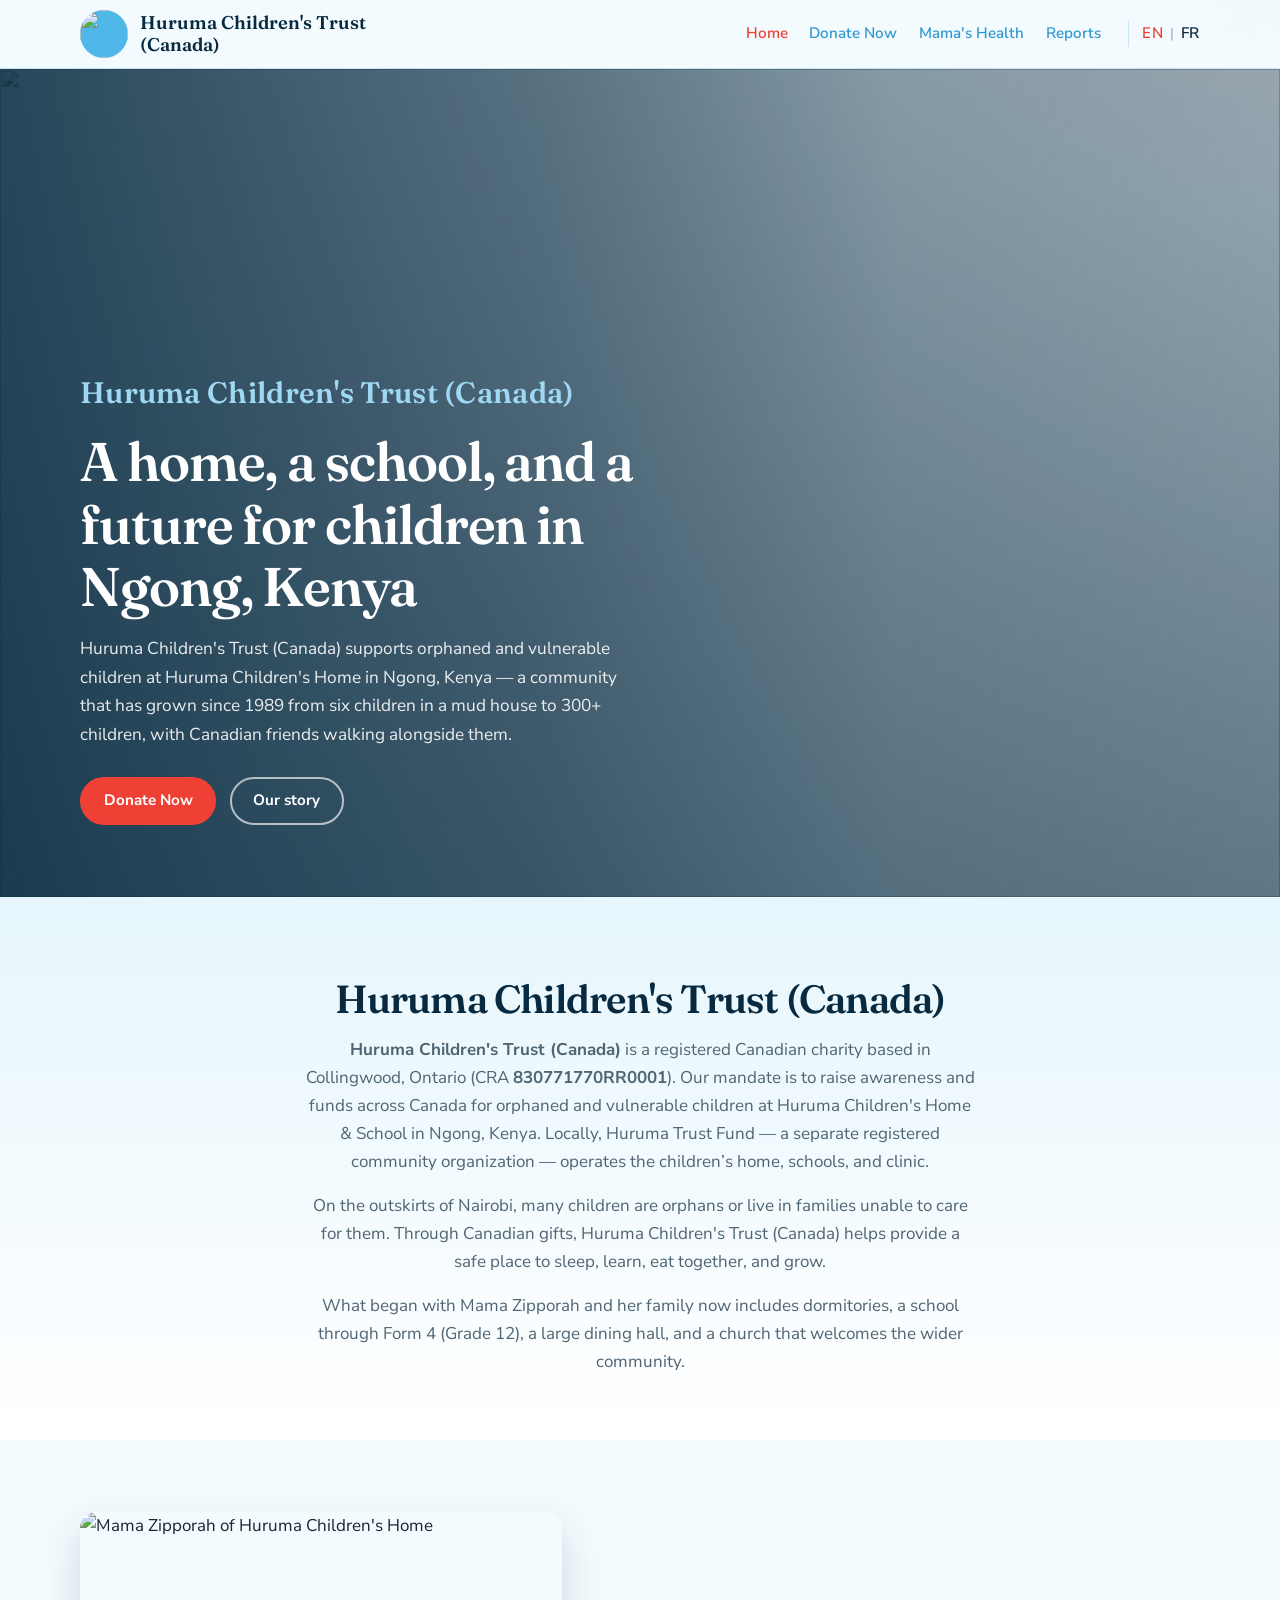
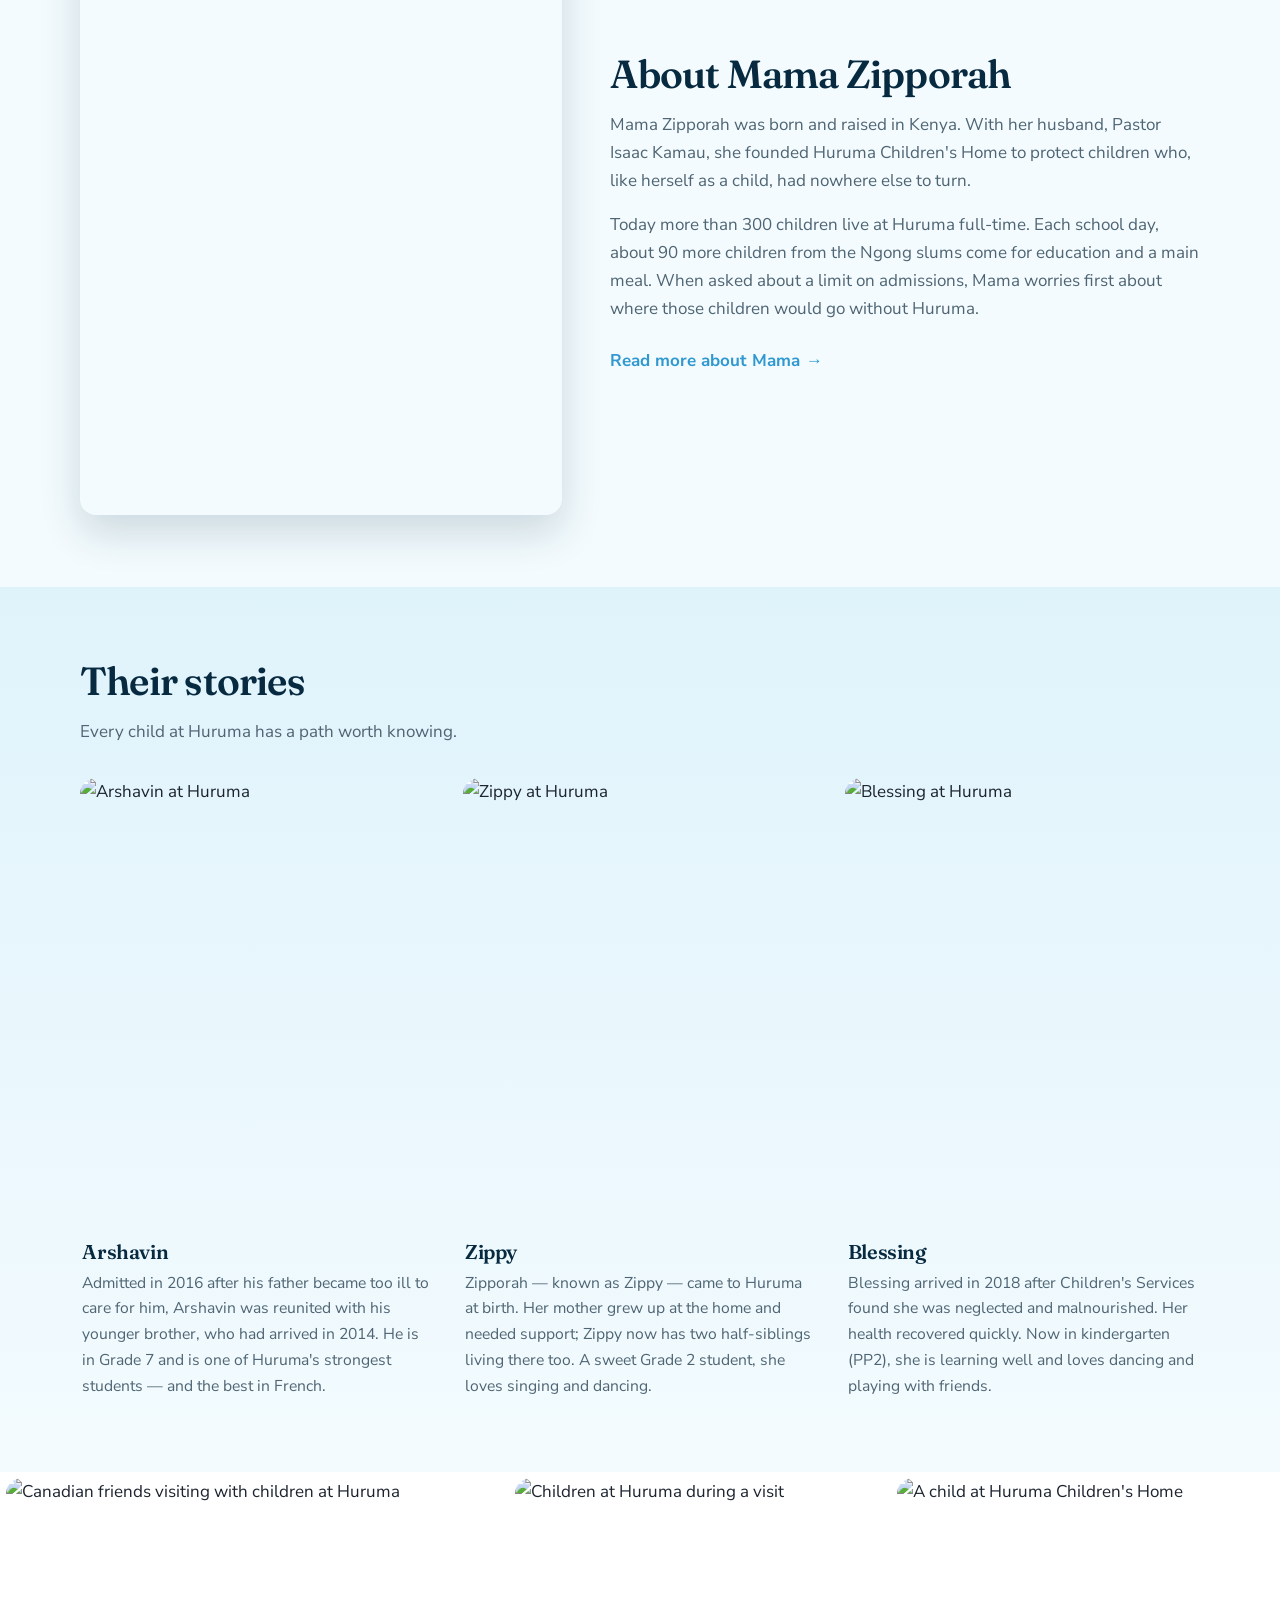
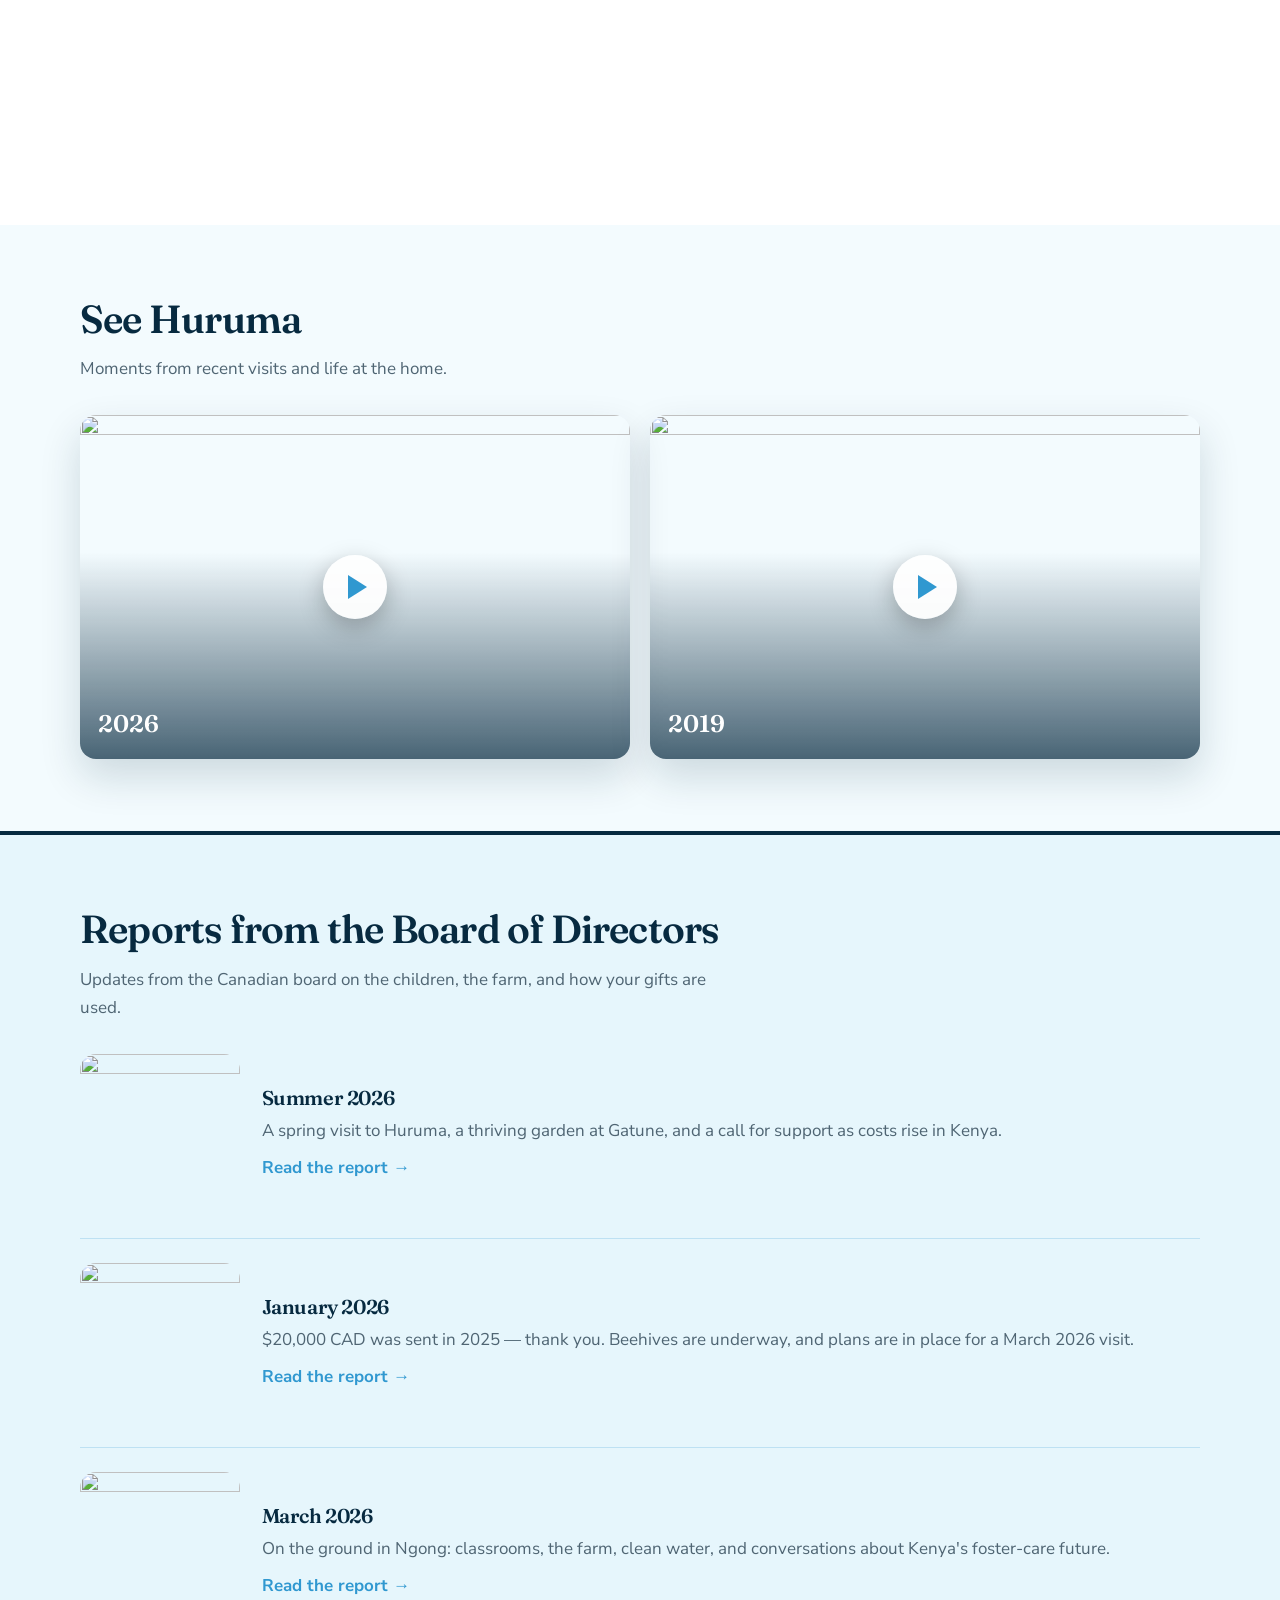
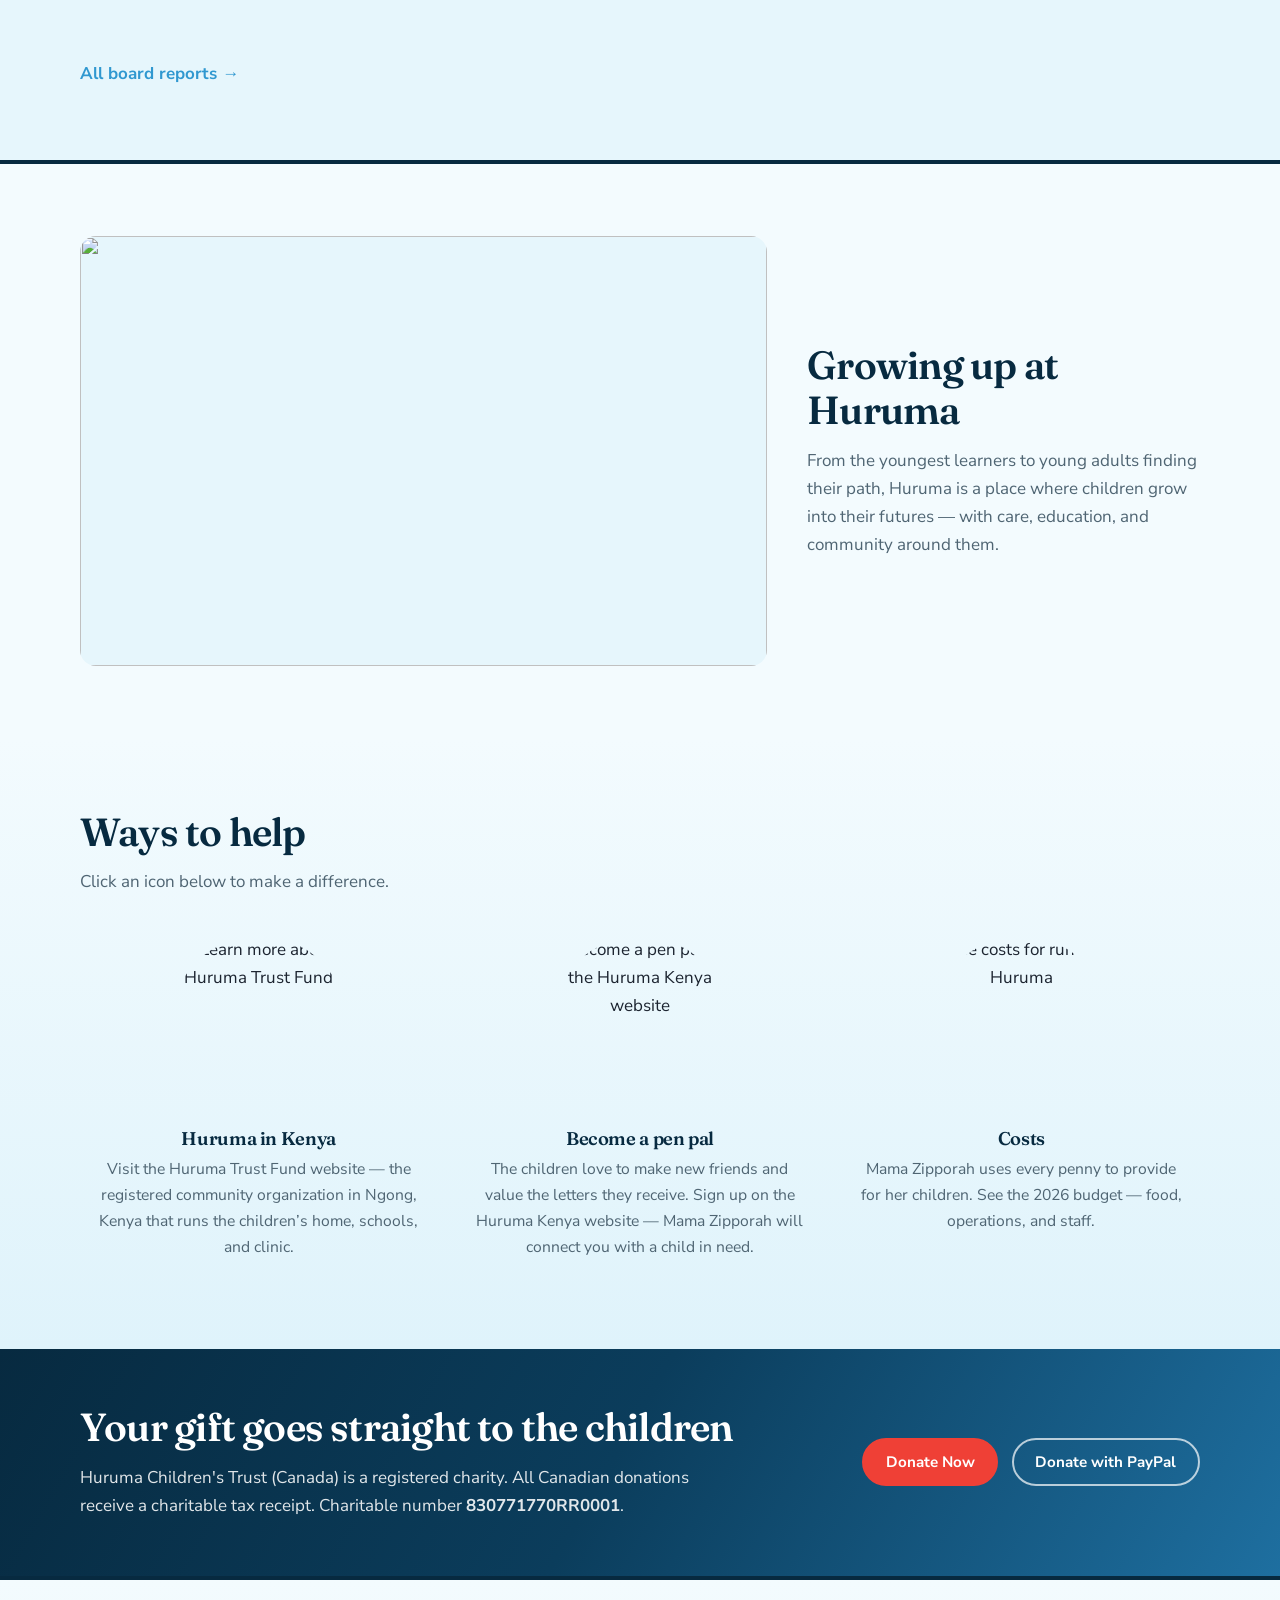
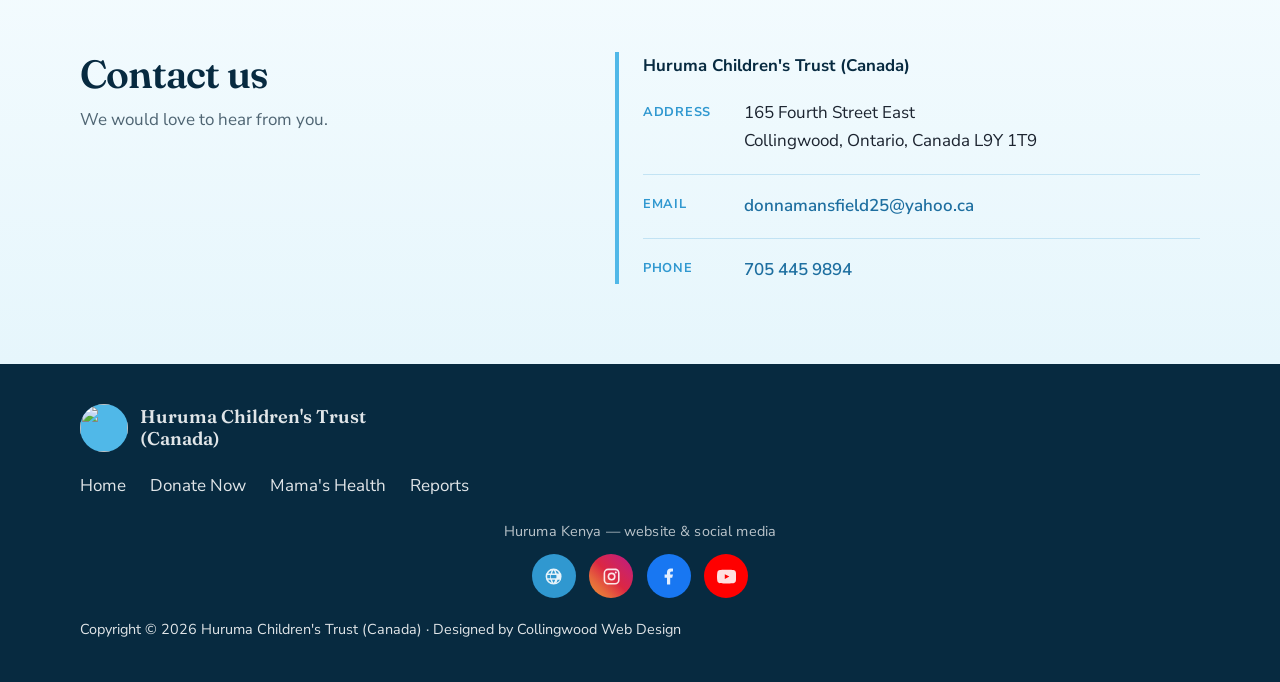
==== commit 8559fe48: "Publish board updates to live: EN/FR switch, branding, 300+, Fourth Street, costs, production robots" ====
--- a/index.html
+++ b/index.html
@@ -3,28 +3,32 @@
 <head>
   <meta charset="utf-8">
   <meta name="viewport" content="width=device-width, initial-scale=1">
-  <title>Huruma Children's Trust Canada</title>
-  <meta name="description" content="Huruma Children's Trust Canada supports orphaned and vulnerable children at Huruma Children's Home &amp; School in Ngong, Kenya. Canadian charitable donations welcome.">
+  <title>Huruma Children's Trust (Canada) | Support Children in Ngong, Kenya</title>
+  <meta name="description" content="Huruma Children's Trust (Canada) is a registered Collingwood, Ontario charity (830771770RR0001) raising funds for 300+ children at Huruma Children's Home in Ngong, Kenya.">
   <link rel="canonical" href="https://hurumachildrenstrustcanada.org/">
-  <meta property="og:title" content="Huruma Children's Trust Canada">
-  <meta property="og:description" content="Supporting orphaned and vulnerable children at Huruma Children's Home in Ngong, Kenya.">
+  <link rel="alternate" hreflang="en-CA" href="https://hurumachildrenstrustcanada.org/">
+  <link rel="alternate" hreflang="fr-CA" href="https://hurumachildrenstrustcanada.org/fr/">
+  <link rel="alternate" hreflang="x-default" href="https://hurumachildrenstrustcanada.org/">
+  <meta property="og:title" content="Huruma Children's Trust (Canada) | Support Children in Ngong, Kenya">
+  <meta property="og:description" content="Registered Canadian charity in Collingwood, Ontario supporting Huruma Children's Home in Ngong, Kenya. CRA 830771770RR0001.">
   <meta property="og:image" content="https://media.cwd-cdn.com/huruma-childrens-trust-canada/images/hero-slide-1.jpg">
   <meta property="og:type" content="website">
+  <meta property="og:site_name" content="Huruma Children's Trust (Canada)">
   <link rel="icon" href="https://media.cwd-cdn.com/huruma-childrens-trust-canada/images/favicon.png" type="image/png">
   <link rel="apple-touch-icon" href="https://media.cwd-cdn.com/huruma-childrens-trust-canada/images/favicon.png">
   <link rel="preconnect" href="https://fonts.googleapis.com">
   <link rel="preconnect" href="https://fonts.gstatic.com" crossorigin>
   <link href="https://fonts.googleapis.com/css2?family=Fraunces:opsz,wght@9..144,500;9..144,600;9..144,700&family=Nunito+Sans:opsz,wght@6..12,400;6..12,500;6..12,600;6..12,700&display=swap" rel="stylesheet">
-  <link rel="stylesheet" href="styles.css?v=20261124b">
+  <link rel="stylesheet" href="styles.css?v=20261126c">
 </head>
 <body>
   <a class="skip-link" href="#main">Skip to content</a>
 
   <header class="site-header">
     <div class="header-inner">
-      <a class="brand" href="index.html" aria-label="Huruma Children's Trust Canada home">
+      <a class="brand" href="index.html" aria-label="Huruma Children's Trust (Canada) home">
         <img src="https://media.cwd-cdn.com/huruma-childrens-trust-canada/images/logo.png" alt="" width="56" height="56">
-        <span>Huruma Children's Trust Canada</span>
+        <span>Huruma Children's Trust (Canada)</span>
       </a>
       <button class="nav-toggle" type="button" aria-expanded="false" aria-controls="site-nav" aria-label="Open menu">
         <span></span><span></span><span></span>
@@ -34,6 +38,11 @@
         <a href="donate-now/">Donate Now</a>
         <a href="mamas-health/">Mama's Health</a>
         <a href="reports-from-board-of-directors/">Reports</a>
+        <div class="lang-switch" aria-label="Language">
+          <a href="index.html" hreflang="en" lang="en" aria-current="true" data-lang-link="en">EN</a>
+          <span class="lang-sep" aria-hidden="true">|</span>
+          <a href="fr/" hreflang="fr-CA" lang="fr-CA" data-lang-link="fr">FR</a>
+        </div>
       </nav>
     </div>
   </header>
@@ -64,9 +73,9 @@
         </div>
       </div>
       <div class="hero-content">
-        <p class="hero-brand">Huruma Children's Trust Canada</p>
+        <p class="hero-brand">Huruma Children's Trust (Canada)</p>
         <h1>A home, a school, and a future for children in Ngong, Kenya</h1>
-        <p class="hero-lead">Since 1989, Huruma Children's Home has grown from six children in a mud house to a thriving community of 250+ children — with Canadian friends walking alongside them.</p>
+        <p class="hero-lead">Huruma Children's Trust (Canada) supports orphaned and vulnerable children at Huruma Children's Home in Ngong, Kenya — a community that has grown since 1989 from six children in a mud house to 300+ children, with Canadian friends walking alongside them.</p>
         <div class="hero-actions">
           <a class="btn btn-primary" href="donate-now/">Donate Now</a>
           <a class="btn btn-ghost" href="#about">Our story</a>
@@ -76,8 +85,9 @@
 
     <section class="intro" id="about">
       <div class="wrap narrow">
-        <h2>Huruma Children's Home &amp; School</h2>
-        <p>On the outskirts of Nairobi, many children are orphans or live in families unable to care for them. Huruma gives them a safe place to sleep, learn, eat together, and grow.</p>
+        <h2>Huruma Children's Trust (Canada)</h2>
+        <p><strong>Huruma Children's Trust (Canada)</strong> is a registered Canadian charity based in Collingwood, Ontario (CRA <strong>830771770RR0001</strong>). Our mandate is to raise awareness and funds across Canada for orphaned and vulnerable children at Huruma Children's Home &amp; School in Ngong, Kenya. Locally, Huruma Trust Fund — a separate registered community organization — operates the children’s home, schools, and clinic.</p>
+        <p>On the outskirts of Nairobi, many children are orphans or live in families unable to care for them. Through Canadian gifts, Huruma Children's Trust (Canada) helps provide a safe place to sleep, learn, eat together, and grow.</p>
         <p>What began with Mama Zipporah and her family now includes dormitories, a school through Form 4 (Grade 12), a large dining hall, and a church that welcomes the wider community.</p>
       </div>
     </section>
@@ -95,7 +105,7 @@
         <div class="mama-copy">
           <h2>About Mama Zipporah</h2>
           <p>Mama Zipporah was born and raised in Kenya. With her husband, Pastor Isaac Kamau, she founded Huruma Children's Home to protect children who, like herself as a child, had nowhere else to turn.</p>
-          <p>Today more than 250 children live at Huruma full-time. Each school day, about 90 more children from the Ngong slums come for education and a main meal. When asked about a limit on admissions, Mama worries first about where those children would go without Huruma.</p>
+          <p>Today more than 300 children live at Huruma full-time. Each school day, about 90 more children from the Ngong slums come for education and a main meal. When asked about a limit on admissions, Mama worries first about where those children would go without Huruma.</p>
           <a class="text-link" href="mamas-health/">Read more about Mama <span aria-hidden="true">→</span></a>
         </div>
       </div>
@@ -255,29 +265,29 @@
               width="180"
               height="180"
               loading="lazy">
-            <h3>Make a difference</h3>
-            <p>Direct link to the Huruma Trust Fund website, based in Ngong town on the outskirts of Nairobi, Kenya.</p>
+            <h3>Huruma in Kenya</h3>
+            <p>Visit the Huruma Trust Fund website — the registered community organization in Ngong, Kenya that runs the children’s home, schools, and clinic.</p>
           </a>
           <a class="way" href="https://hurumatrustfund.org/become-a-pen-pal/" target="_blank" rel="noopener noreferrer">
             <img
               class="way-icon"
               src="https://media.cwd-cdn.com/huruma-childrens-trust-canada/images/icon-penpal.png"
-              alt="Become a penpal"
+              alt="Become a pen pal on the Huruma Kenya website"
               width="180"
               height="180"
               loading="lazy">
-            <h3>Make a difference</h3>
-            <p>The children love to make new friends and value the letters they receive. If you are interested, please fill out the linked form and Mama Zipporah will connect you with a child in need.</p>
+            <h3>Become a pen pal</h3>
+            <p>The children love to make new friends and value the letters they receive. Sign up on the Huruma Kenya website — Mama Zipporah will connect you with a child in need.</p>
           </a>
           <a class="way" href="donation-costs.html">
             <img
               class="way-icon"
               src="https://media.cwd-cdn.com/huruma-childrens-trust-canada/images/icon-donate-now.png"
-              alt="Donate now — review donation costs"
+              alt="See costs for running Huruma"
               width="180"
               height="180"
               loading="lazy">
-            <h3>Make a difference</h3>
+            <h3>Costs</h3>
             <p>Mama Zipporah uses every penny to provide for her children. See the 2026 budget — food, operations, and staff.</p>
           </a>
         </div>
@@ -316,7 +326,7 @@
           <div class="contact-rows">
             <div class="contact-row">
               <span class="contact-label">Address</span>
-              <p>165 4th Street East<br>Collingwood, Ontario, Canada L9Y 1T9</p>
+              <p>165 Fourth Street East<br>Collingwood, Ontario, Canada L9Y 1T9</p>
             </div>
             <div class="contact-row">
               <span class="contact-label">Email</span>
@@ -336,7 +346,7 @@
     <div class="wrap footer-grid">
       <a class="brand brand-footer" href="index.html">
         <img src="https://media.cwd-cdn.com/huruma-childrens-trust-canada/images/logo.png" alt="" width="48" height="48">
-        <span>Huruma Children's Trust Canada</span>
+        <span>Huruma Children's Trust (Canada)</span>
       </a>
       <nav aria-label="Footer">
         <a href="index.html">Home</a>
@@ -344,7 +354,24 @@
         <a href="mamas-health/">Mama's Health</a>
         <a href="reports-from-board-of-directors/">Reports</a>
       </nav>
-      <p class="footer-meta">Copyright © 2026 Huruma Children's Trust Canada · Developed by <a href="https://collingwoodwebdesign.com">CWD</a></p>
+      <div class="footer-social">
+        <p class="footer-social-label">Huruma Kenya — website &amp; social media</p>
+        <div class="footer-social-links" aria-label="Huruma Kenya website and social media">
+          <a class="social-link social-link--web" href="https://hurumatrustfund.org/" target="_blank" rel="noopener noreferrer" aria-label="Huruma Kenya website">
+            <svg viewBox="0 0 24 24" aria-hidden="true" focusable="false"><path fill="currentColor" d="M12 2a10 10 0 1 0 0 20 10 10 0 0 0 0-20zm6.93 6h-3.09a15.7 15.7 0 0 0-1.38-3.56A8.03 8.03 0 0 1 18.93 8zM12 4.03c.7.84 1.45 2.28 1.91 3.97h-3.82C10.55 6.31 11.3 4.87 12 4.03zM4.26 14a7.96 7.96 0 0 1 0-4h3.34a16.8 16.8 0 0 0-.16 2c0 .68.06 1.35.16 2H4.26zm.81 2h3.09c.3 1.25.76 2.45 1.38 3.56A8.03 8.03 0 0 1 5.07 16zM8.35 8H5.07a8.03 8.03 0 0 1 4.47-3.56A15.7 15.7 0 0 0 8.35 8zM12 19.97c-.7-.84-1.45-2.28-1.91-3.97h3.82c-.46 1.69-1.21 3.13-1.91 3.97zM15.4 14H8.6a14.8 14.8 0 0 1-.2-2c0-.68.07-1.35.2-2h6.8c.13.65.2 1.32.2 2s-.07 1.35-.2 2zm.14 5.56c.62-1.11 1.08-2.31 1.38-3.56h3.09a8.03 8.03 0 0 1-4.47 3.56zM16.4 14h3.34a7.96 7.96 0 0 0 0-4H16.4c.13.65.2 1.32.2 2s-.07 1.35-.2 2z"/></svg>
+          </a>
+          <a class="social-link social-link--instagram" href="https://www.instagram.com/hurumachildrenshome/" target="_blank" rel="noopener noreferrer" aria-label="Huruma Kenya Instagram">
+            <svg viewBox="0 0 24 24" aria-hidden="true" focusable="false"><path fill="currentColor" d="M7.8 2h8.4C19.4 2 22 4.6 22 7.8v8.4a5.8 5.8 0 0 1-5.8 5.8H7.8C4.6 22 2 19.4 2 16.2V7.8A5.8 5.8 0 0 1 7.8 2m-.2 2A3.6 3.6 0 0 0 4 7.6v8.8A3.6 3.6 0 0 0 7.6 20h8.8a3.6 3.6 0 0 0 3.6-3.6V7.6A3.6 3.6 0 0 0 16.4 4H7.6m9.65 1.5a1.25 1.25 0 1 1 0 2.5 1.25 1.25 0 0 1 0-2.5M12 7a5 5 0 1 1 0 10 5 5 0 0 1 0-10m0 2a3 3 0 1 0 0 6 3 3 0 0 0 0-6z"/></svg>
+          </a>
+          <a class="social-link social-link--facebook" href="https://www.facebook.com/hurumatrustfund/" target="_blank" rel="noopener noreferrer" aria-label="Huruma Kenya Facebook">
+            <svg viewBox="0 0 24 24" aria-hidden="true" focusable="false"><path fill="currentColor" d="M14 13.5h2.5l1-4H14v-2c0-1.03 0-2 2-2h1.5V2.14c-.326-.043-1.557-.14-2.857-.14C11.928 2 10 3.657 10 6.7v2.8H7v4h3V22h4v-8.5z"/></svg>
+          </a>
+          <a class="social-link social-link--youtube" href="https://www.youtube.com/user/mamazipporah" target="_blank" rel="noopener noreferrer" aria-label="Huruma Kenya YouTube">
+            <svg viewBox="0 0 24 24" aria-hidden="true" focusable="false"><path fill="currentColor" d="M23.5 6.2a3.02 3.02 0 0 0-2.12-2.14C19.54 3.5 12 3.5 12 3.5s-7.54 0-9.38.56A3.02 3.02 0 0 0 .5 6.2 31.6 31.6 0 0 0 0 12a31.6 31.6 0 0 0 .5 5.8 3.02 3.02 0 0 0 2.12 2.14c1.84.56 9.38.56 9.38.56s7.54 0 9.38-.56a3.02 3.02 0 0 0 2.12-2.14A31.6 31.6 0 0 0 24 12a31.6 31.6 0 0 0-.5-5.8zM9.75 15.02V8.98L15.5 12l-5.75 3.02z"/></svg>
+          </a>
+        </div>
+      </div>
+      <p class="footer-meta">Copyright © 2026 Huruma Children's Trust (Canada) · Designed by <a href="https://www.collingwoodwebdesign.com/">Collingwood Web Design</a></p>
     </div>
   </footer>
 
--- a/styles.css
+++ b/styles.css
@@ -193,6 +193,35 @@
   color: var(--accent);
 }
 
+
+.lang-switch {
+  display: inline-flex;
+  align-items: center;
+  gap: 0.4rem;
+  margin-left: 0.35rem;
+  padding-left: 0.85rem;
+  border-left: 1px solid var(--line);
+  font-size: 0.88rem;
+  font-weight: 700;
+  letter-spacing: 0.04em;
+}
+
+.lang-switch a {
+  text-decoration: none;
+  color: var(--dark);
+}
+
+.lang-switch a[aria-current="true"],
+.lang-switch a[aria-current="page"] {
+  color: var(--accent);
+}
+
+.lang-sep {
+  color: rgba(7, 42, 64, 0.35);
+  font-weight: 500;
+  user-select: none;
+}
+
 .nav-toggle {
   display: none;
   width: 2.5rem;
@@ -1287,6 +1316,21 @@
 }
 
 @media (max-width: 760px) {
+  .lang-switch {
+    margin-left: 0;
+    margin-top: 0.35rem;
+    padding-left: 0;
+    padding-top: 0.75rem;
+    border-left: 0;
+    border-top: 1px solid var(--line);
+    width: 100%;
+  }
+
+  .lang-switch a {
+    border-bottom: 0;
+    padding: 0.35rem 0;
+  }
+
   .nav-toggle {
     display: inline-block;
   }
@@ -1329,3 +1373,43 @@
     max-width: 12rem;
   }
 }
+
+
+.footer-social {
+  display: flex;
+  flex-direction: column;
+  align-items: center;
+  gap: 0.65rem;
+}
+
+.footer-social-label {
+  margin: 0;
+  font-size: 0.9rem;
+  letter-spacing: 0.01em;
+  color: rgba(255, 255, 255, 0.72);
+}
+
+.footer-social-links {
+  display: flex;
+  flex-wrap: wrap;
+  justify-content: center;
+  gap: 0.85rem;
+}
+
+.social-link {
+  display: inline-flex;
+  align-items: center;
+  justify-content: center;
+  width: 2.75rem;
+  height: 2.75rem;
+  border-radius: 50%;
+  color: #fff;
+  transition: filter 0.2s ease, transform 0.2s ease;
+}
+
+.social-link--web { background: var(--blue, #1d6fa5); }
+.social-link--instagram { background: linear-gradient(45deg, #f09433 0%, #e6683c 25%, #dc2743 50%, #cc2366 75%, #bc1888 100%); }
+.social-link--facebook { background: #1877f2; }
+.social-link--youtube { background: #ff0000; }
+.social-link svg { width: 1.2rem; height: 1.2rem; display: block; }
+.social-link:hover { filter: brightness(1.12); transform: translateY(-2px); }
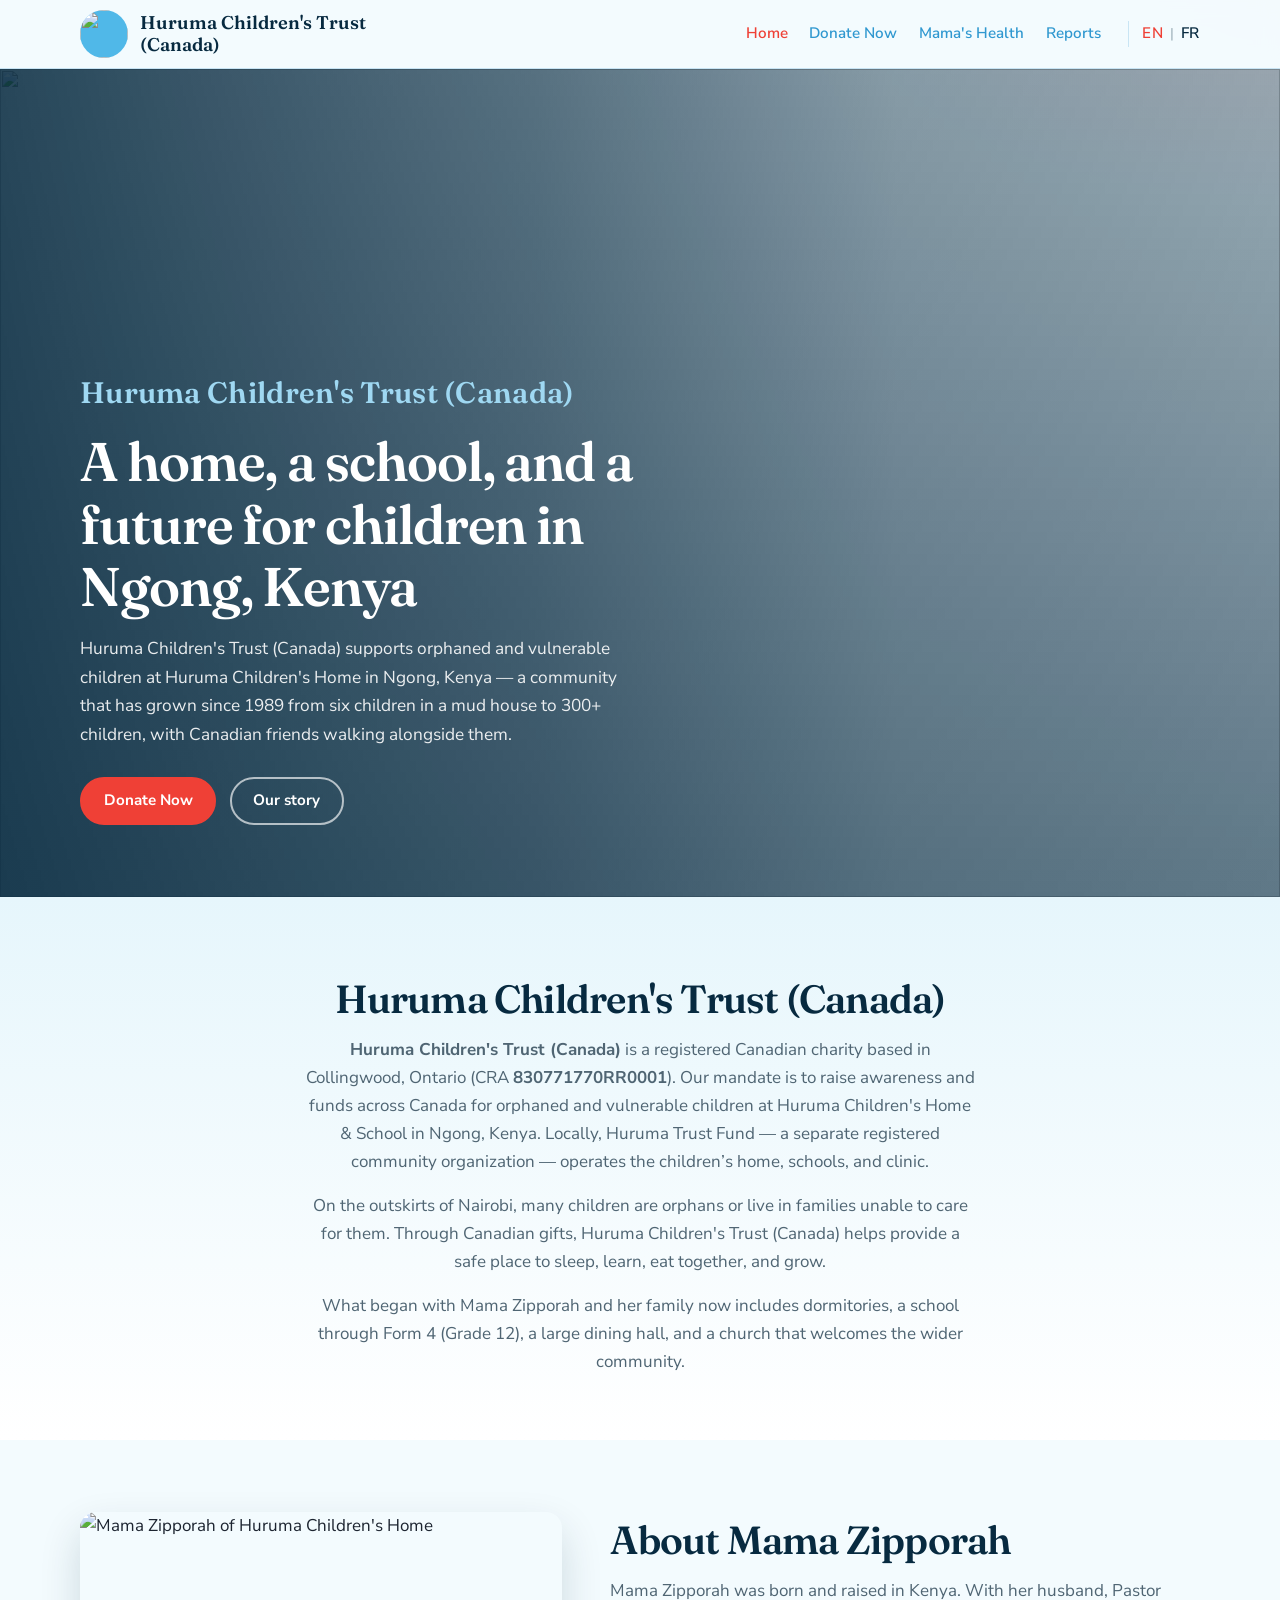
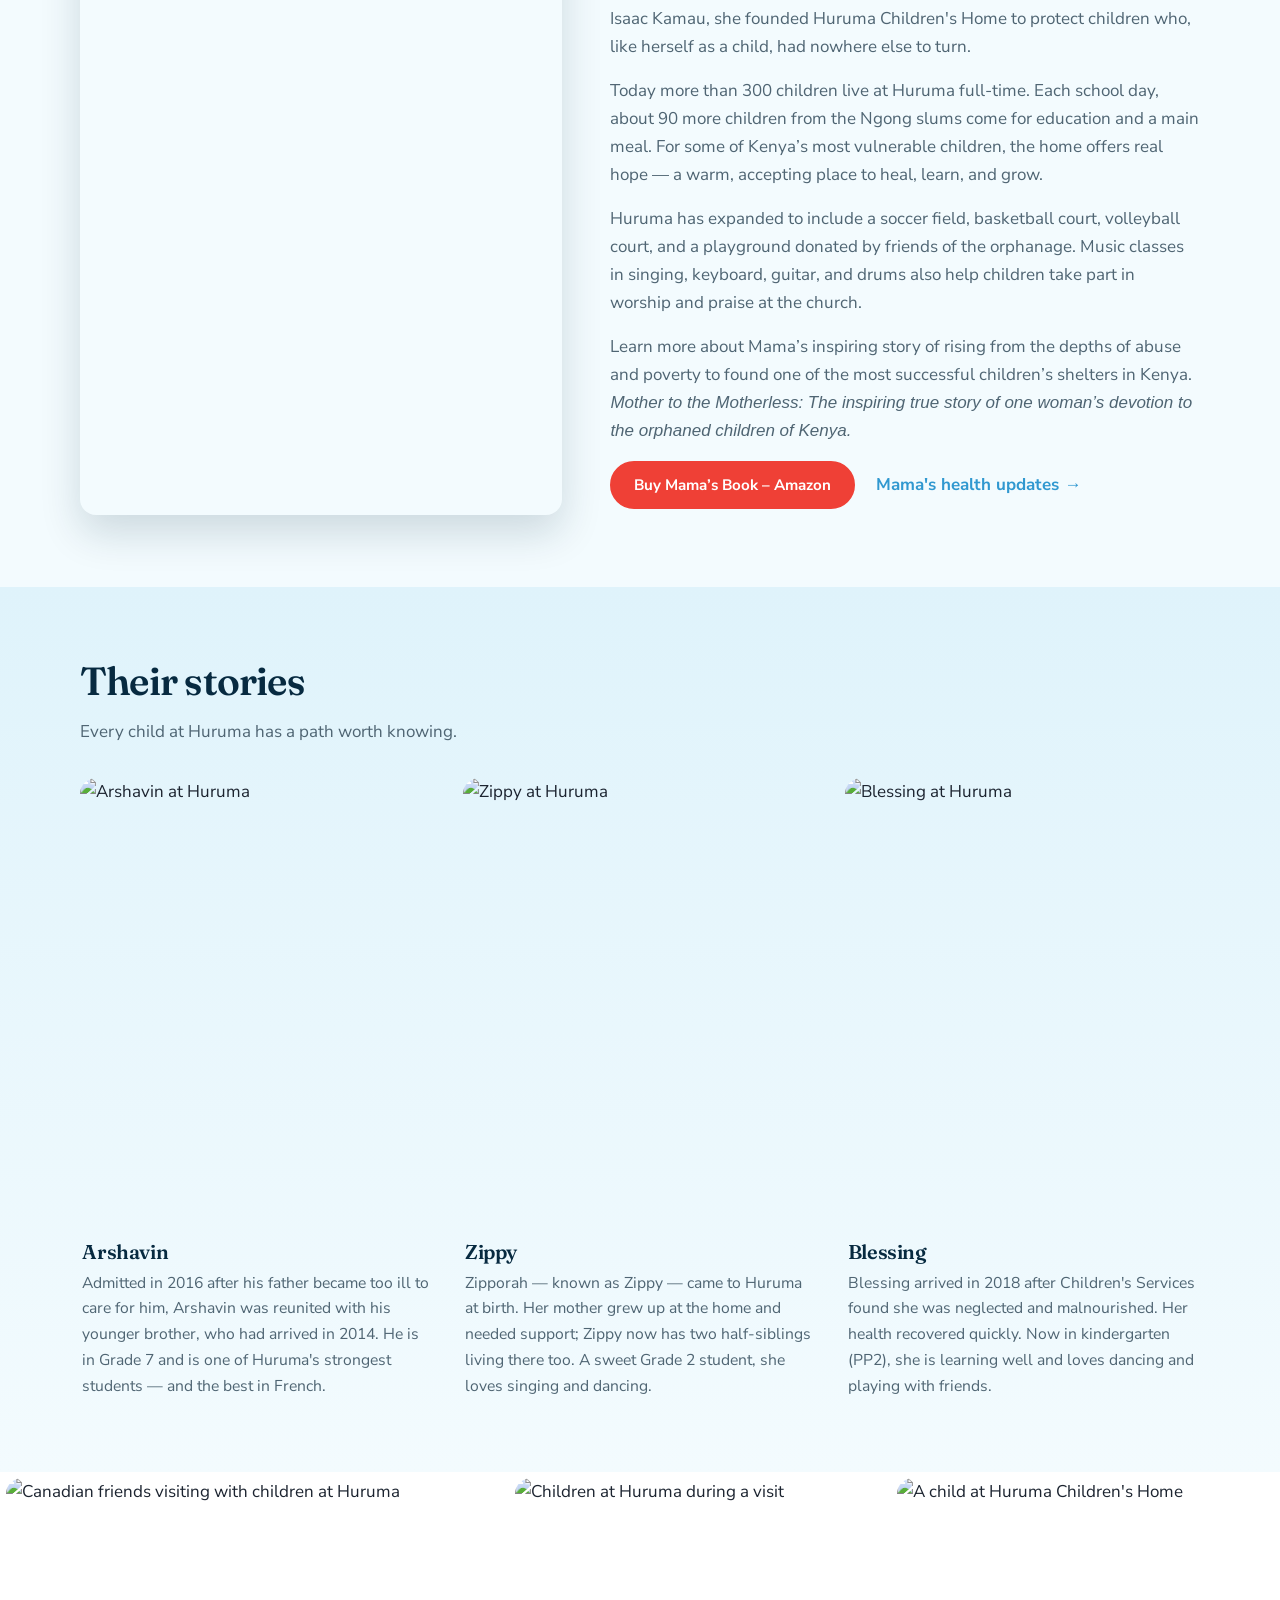
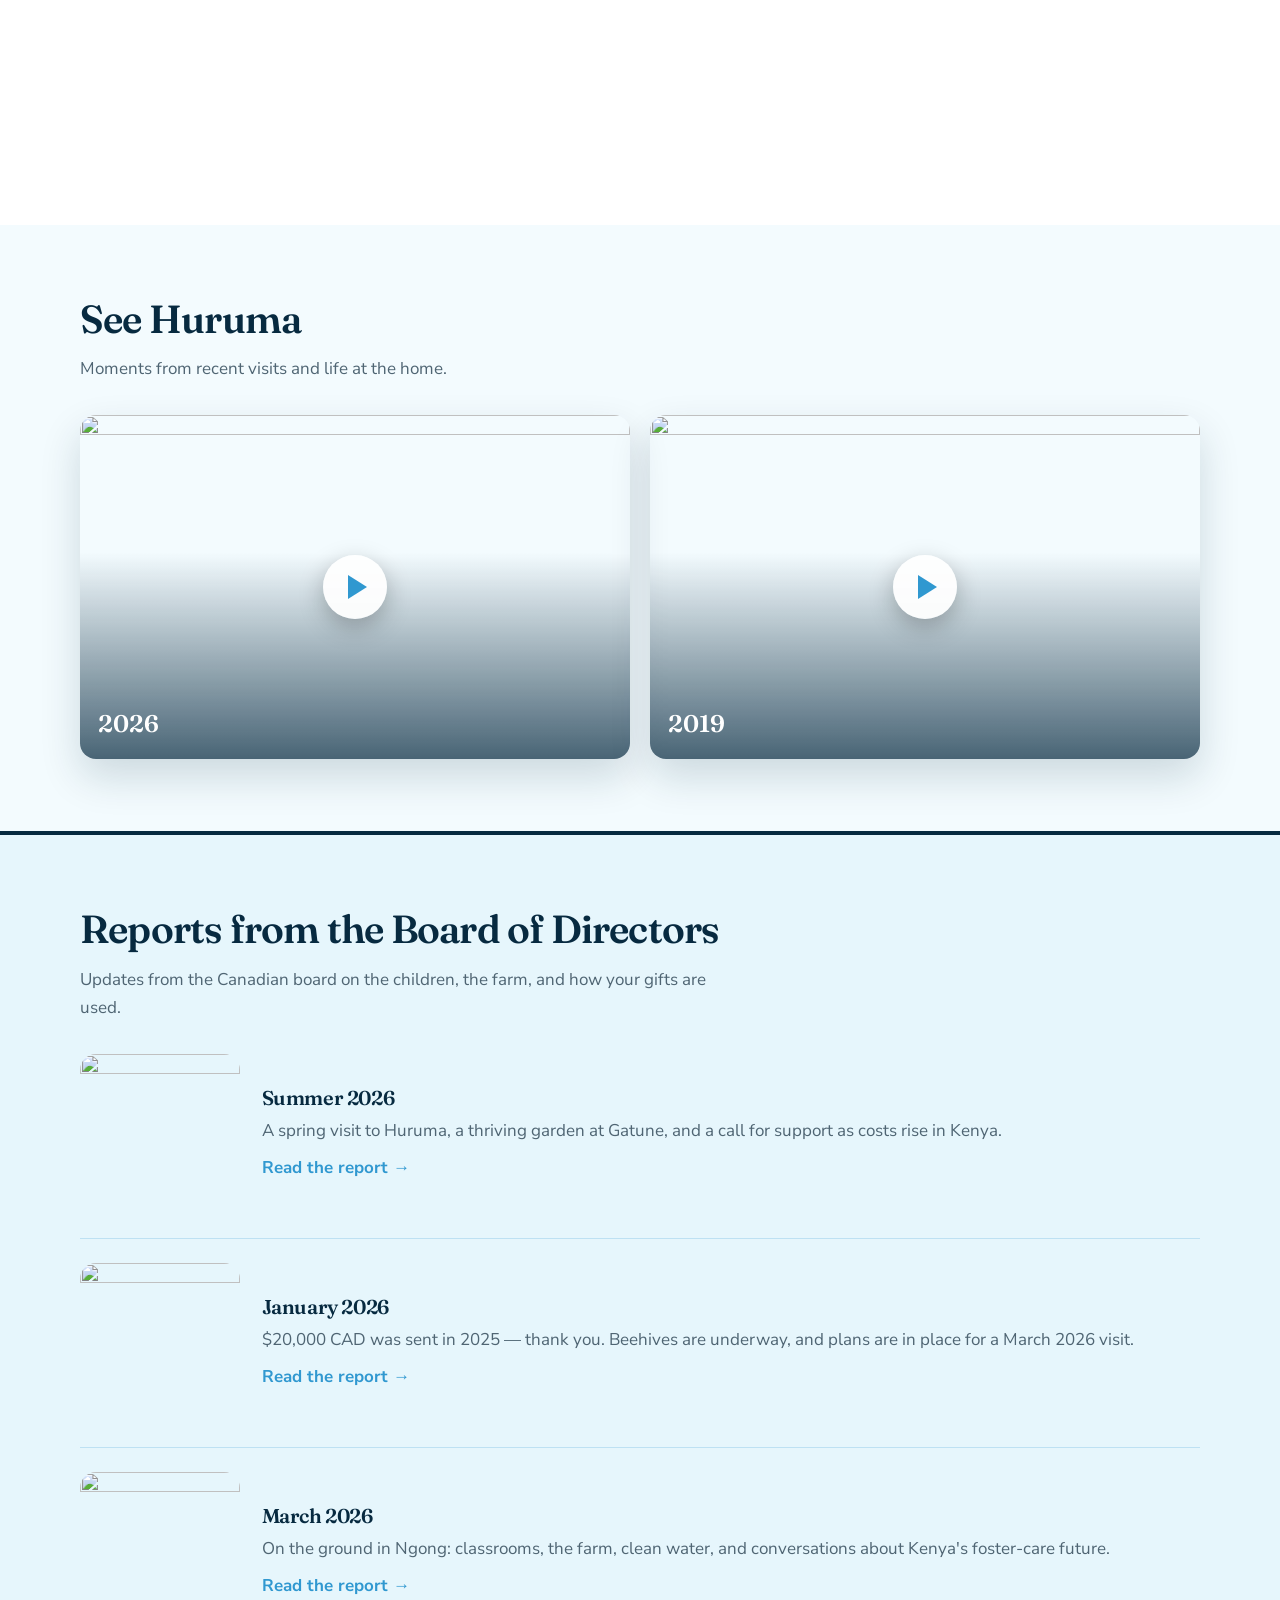
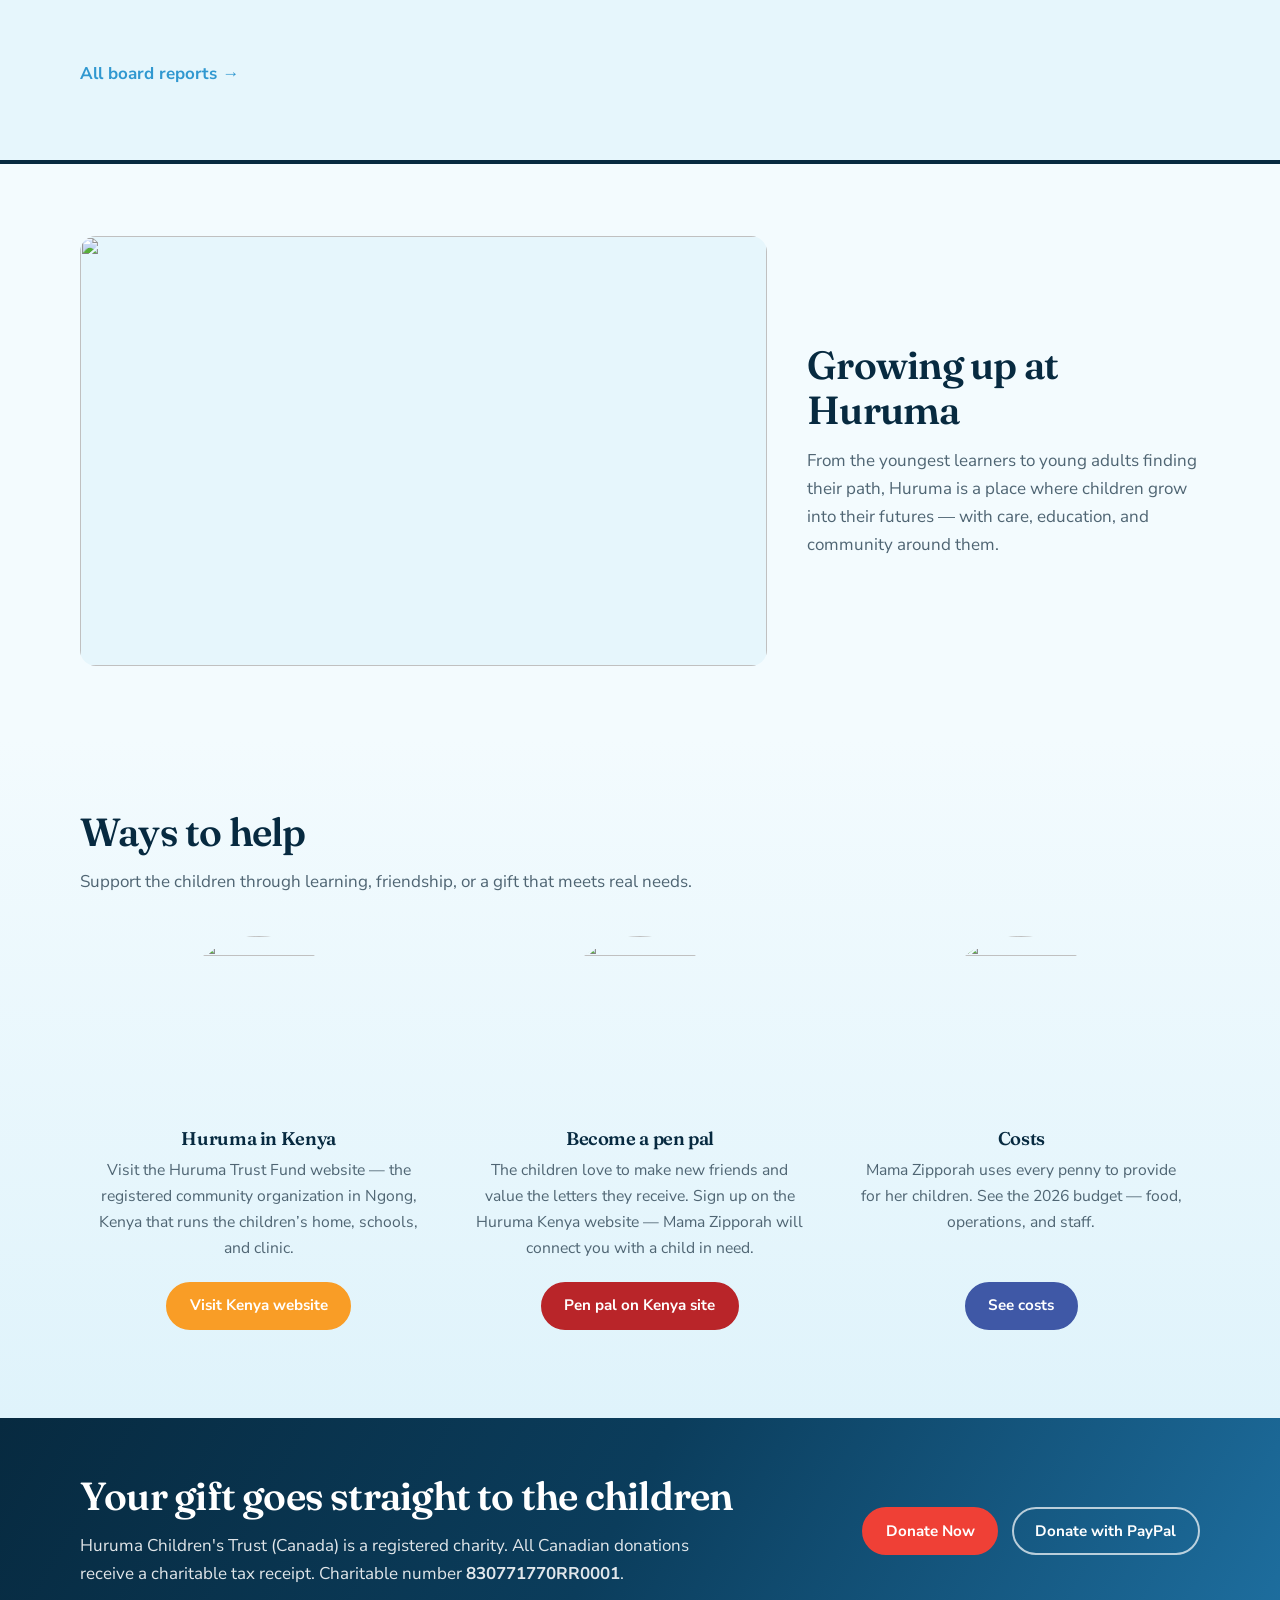
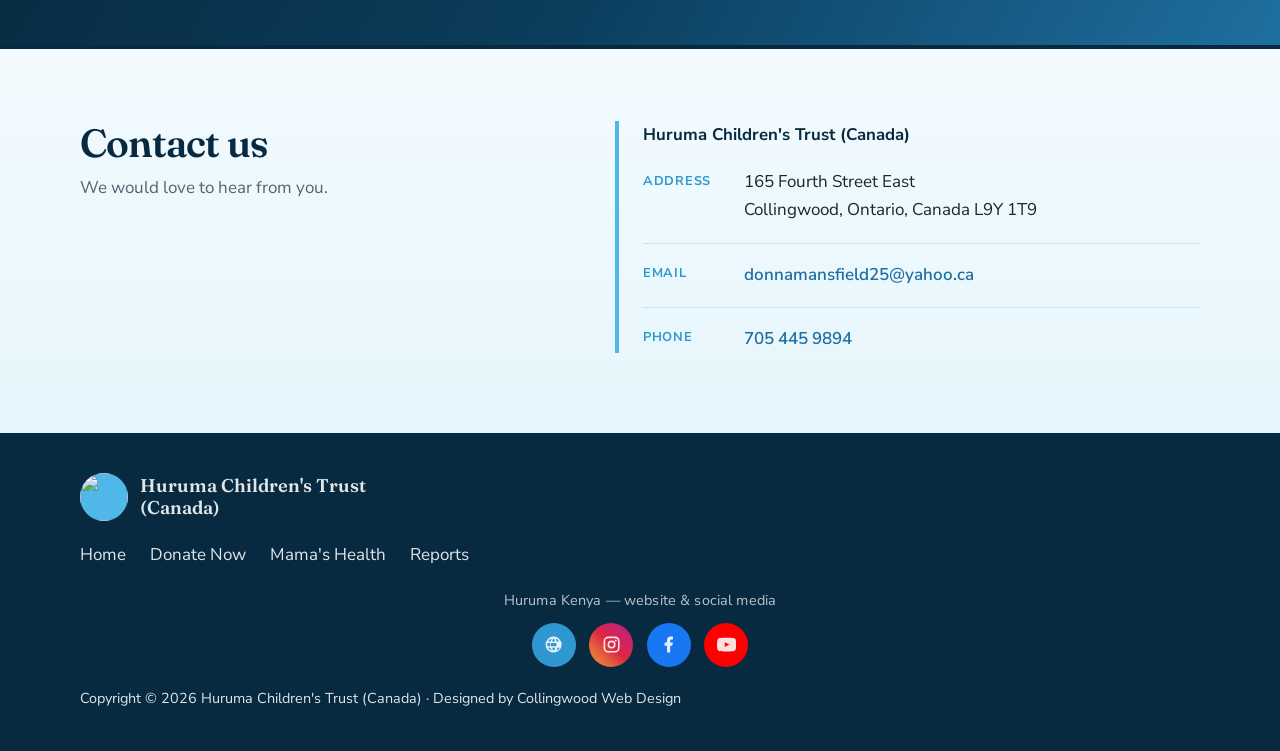
==== commit 1e0db32a: "Finish live sync: Ways to help CTA buttons, Mama Amazon book, Kenya footers on interior pages. Co-au" ====
--- a/index.html
+++ b/index.html
@@ -105,8 +105,13 @@
         <div class="mama-copy">
           <h2>About Mama Zipporah</h2>
           <p>Mama Zipporah was born and raised in Kenya. With her husband, Pastor Isaac Kamau, she founded Huruma Children's Home to protect children who, like herself as a child, had nowhere else to turn.</p>
-          <p>Today more than 300 children live at Huruma full-time. Each school day, about 90 more children from the Ngong slums come for education and a main meal. When asked about a limit on admissions, Mama worries first about where those children would go without Huruma.</p>
-          <a class="text-link" href="mamas-health/">Read more about Mama <span aria-hidden="true">→</span></a>
+          <p>Today more than 300 children live at Huruma full-time. Each school day, about 90 more children from the Ngong slums come for education and a main meal. For some of Kenya’s most vulnerable children, the home offers real hope — a warm, accepting place to heal, learn, and grow.</p>
+          <p>Huruma has expanded to include a soccer field, basketball court, volleyball court, and a playground donated by friends of the orphanage. Music classes in singing, keyboard, guitar, and drums also help children take part in worship and praise at the church.</p>
+          <p>Learn more about Mama’s inspiring story of rising from the depths of abuse and poverty to found one of the most successful children’s shelters in Kenya. <em>Mother to the Motherless: The inspiring true story of one woman’s devotion to the orphaned children of Kenya.</em></p>
+          <div class="mama-actions">
+            <a class="btn btn-primary" href="https://www.amazon.ca/Mother-Motherless-inspiring-devotion-orphaned-ebook/dp/B00GEYKW2C" target="_blank" rel="noopener noreferrer">Buy Mama’s Book – Amazon</a>
+            <a class="text-link" href="mamas-health/">Mama's health updates <span aria-hidden="true">→</span></a>
+          </div>
         </div>
       </div>
     </section>
@@ -254,42 +259,46 @@
       <div class="wrap">
         <div class="section-head">
           <h2>Ways to help</h2>
-          <p>Click an icon below to make a difference.</p>
+          <p>Support the children through learning, friendship, or a gift that meets real needs.</p>
         </div>
         <div class="ways-grid">
-          <a class="way" href="https://hurumatrustfund.org/" target="_blank" rel="noopener noreferrer">
+          <article class="way">
             <img
               class="way-icon"
               src="https://media.cwd-cdn.com/huruma-childrens-trust-canada/images/icon-learn-more.png"
-              alt="Learn more about Huruma Trust Fund"
+              alt=""
               width="180"
               height="180"
-              loading="lazy">
+              loading="lazy"
+              role="presentation">
             <h3>Huruma in Kenya</h3>
             <p>Visit the Huruma Trust Fund website — the registered community organization in Ngong, Kenya that runs the children’s home, schools, and clinic.</p>
-          </a>
-          <a class="way" href="https://hurumatrustfund.org/become-a-pen-pal/" target="_blank" rel="noopener noreferrer">
+            <a class="btn btn-way btn-way-orange" href="https://hurumatrustfund.org/" target="_blank" rel="noopener noreferrer">Visit Kenya website</a>
+          </article>
+          <article class="way">
             <img
               class="way-icon"
               src="https://media.cwd-cdn.com/huruma-childrens-trust-canada/images/icon-penpal.png"
-              alt="Become a pen pal on the Huruma Kenya website"
+              alt=""
               width="180"
               height="180"
               loading="lazy">
             <h3>Become a pen pal</h3>
             <p>The children love to make new friends and value the letters they receive. Sign up on the Huruma Kenya website — Mama Zipporah will connect you with a child in need.</p>
-          </a>
-          <a class="way" href="donation-costs.html">
+            <a class="btn btn-way btn-way-red" href="https://hurumatrustfund.org/become-a-pen-pal/" target="_blank" rel="noopener noreferrer">Pen pal on Kenya site</a>
+          </article>
+          <article class="way">
             <img
               class="way-icon"
               src="https://media.cwd-cdn.com/huruma-childrens-trust-canada/images/icon-donate-now.png"
-              alt="See costs for running Huruma"
+              alt=""
               width="180"
               height="180"
               loading="lazy">
             <h3>Costs</h3>
             <p>Mama Zipporah uses every penny to provide for her children. See the 2026 budget — food, operations, and staff.</p>
-          </a>
+            <a class="btn btn-way btn-way-blue" href="donation-costs.html">See costs</a>
+          </article>
         </div>
       </div>
     </section>
--- a/styles.css
+++ b/styles.css
@@ -447,6 +447,18 @@
   margin-top: 0.5rem;
 }
 
+.mama-actions {
+  display: flex;
+  flex-wrap: wrap;
+  align-items: center;
+  gap: 1rem 1.35rem;
+  margin-top: 0.75rem;
+}
+
+.mama-actions .text-link {
+  margin-top: 0;
+}
+
 /* Stories — interaction/content blocks, not chrome-heavy cards */
 .stories {
   padding: 4.5rem 0;
@@ -680,16 +692,13 @@
 }
 
 .way {
+  display: flex;
+  flex-direction: column;
+  align-items: center;
   text-decoration: none;
   color: inherit;
   text-align: center;
   padding: 0.5rem 0.75rem;
-  transition: transform 0.25s ease;
-}
-
-.way:hover {
-  transform: translateY(-4px);
-  color: inherit;
 }
 
 .way-icon {
@@ -703,13 +712,42 @@
 .way h3 {
   color: var(--dark);
   font-size: 1.15rem;
+  margin-bottom: 0.55rem;
 }
 
 .way p {
   color: var(--muted);
   font-size: 0.98rem;
   max-width: 22rem;
-  margin-inline: auto;
+  margin: 0 auto 1.25rem;
+}
+
+.way .btn {
+  margin-top: auto;
+}
+
+.btn-way {
+  color: var(--white);
+}
+
+.btn-way:hover {
+  color: var(--white);
+  filter: brightness(0.92);
+}
+
+.btn-way-orange {
+  background: #f99d26;
+  border-color: #f99d26;
+}
+
+.btn-way-red {
+  background: #b92529;
+  border-color: #b92529;
+}
+
+.btn-way-blue {
+  background: #3f58a6;
+  border-color: #3f58a6;
 }
 
 /* Donate band */
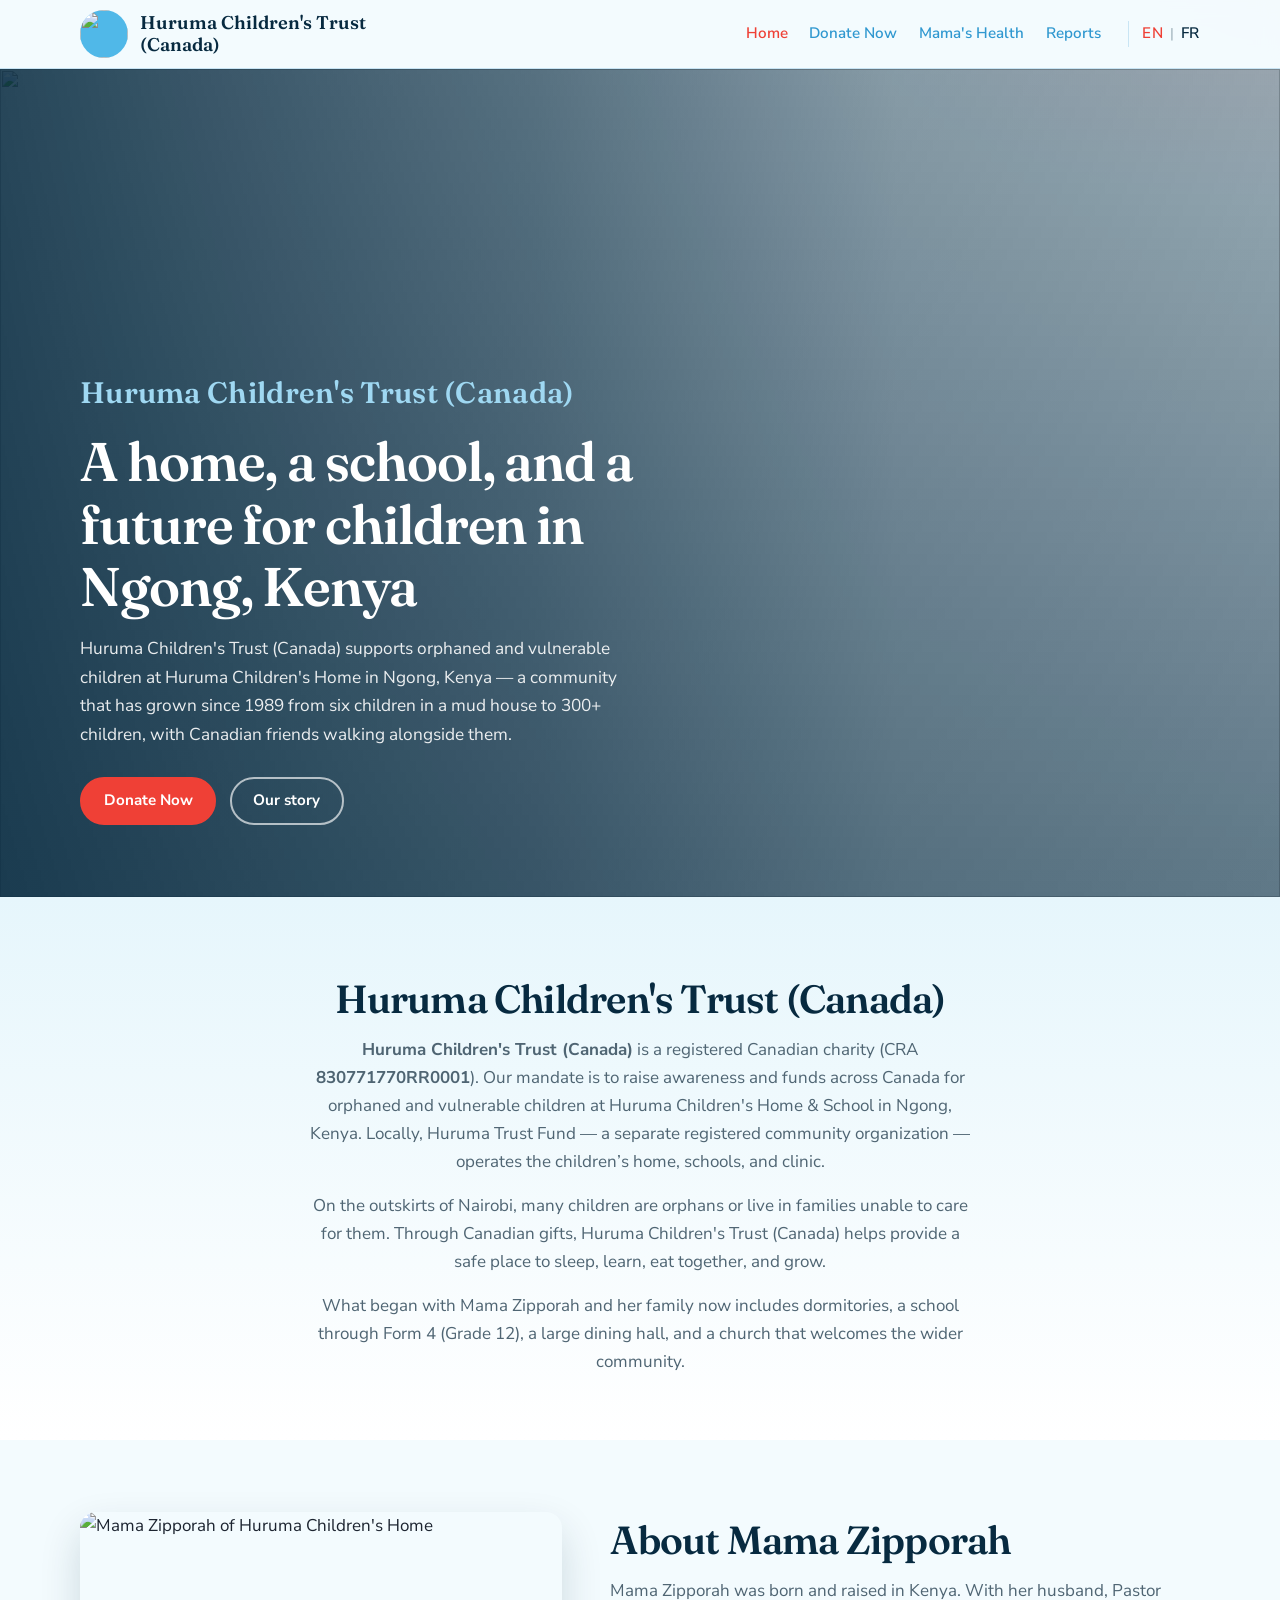
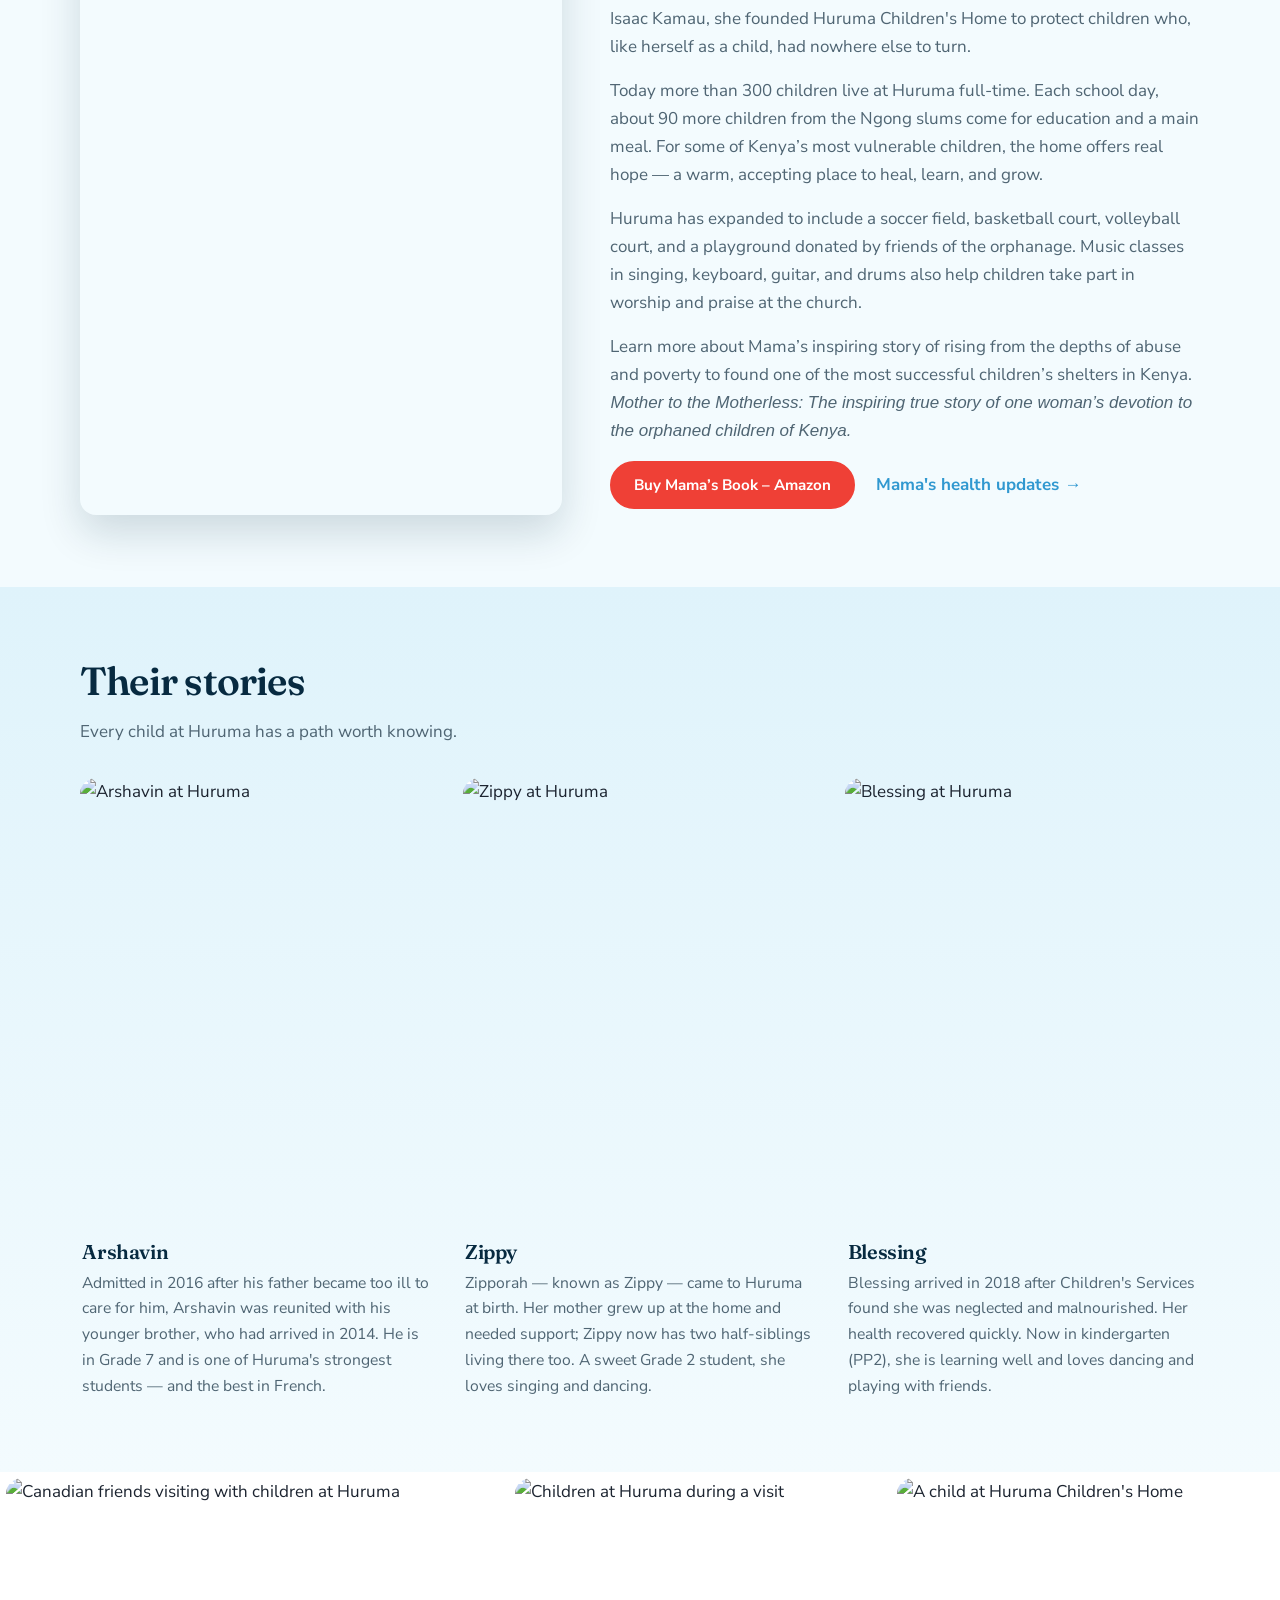
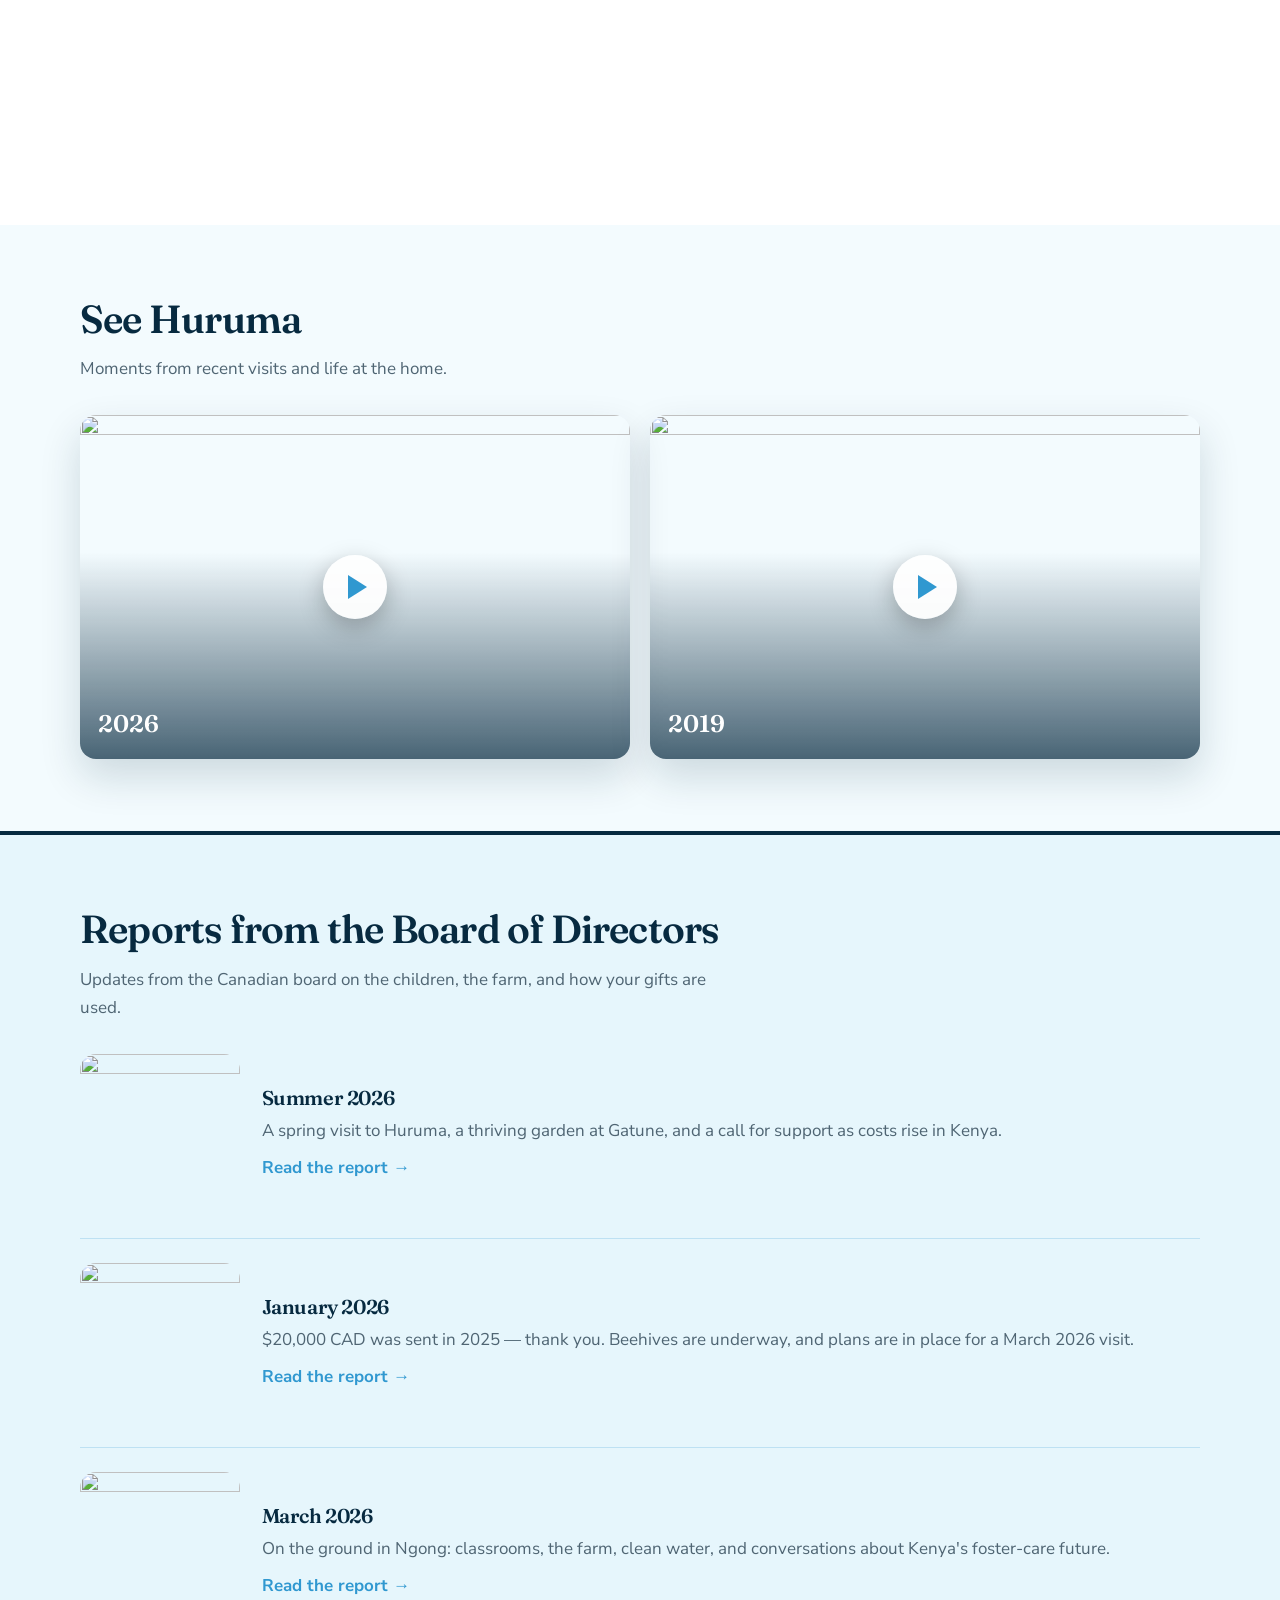
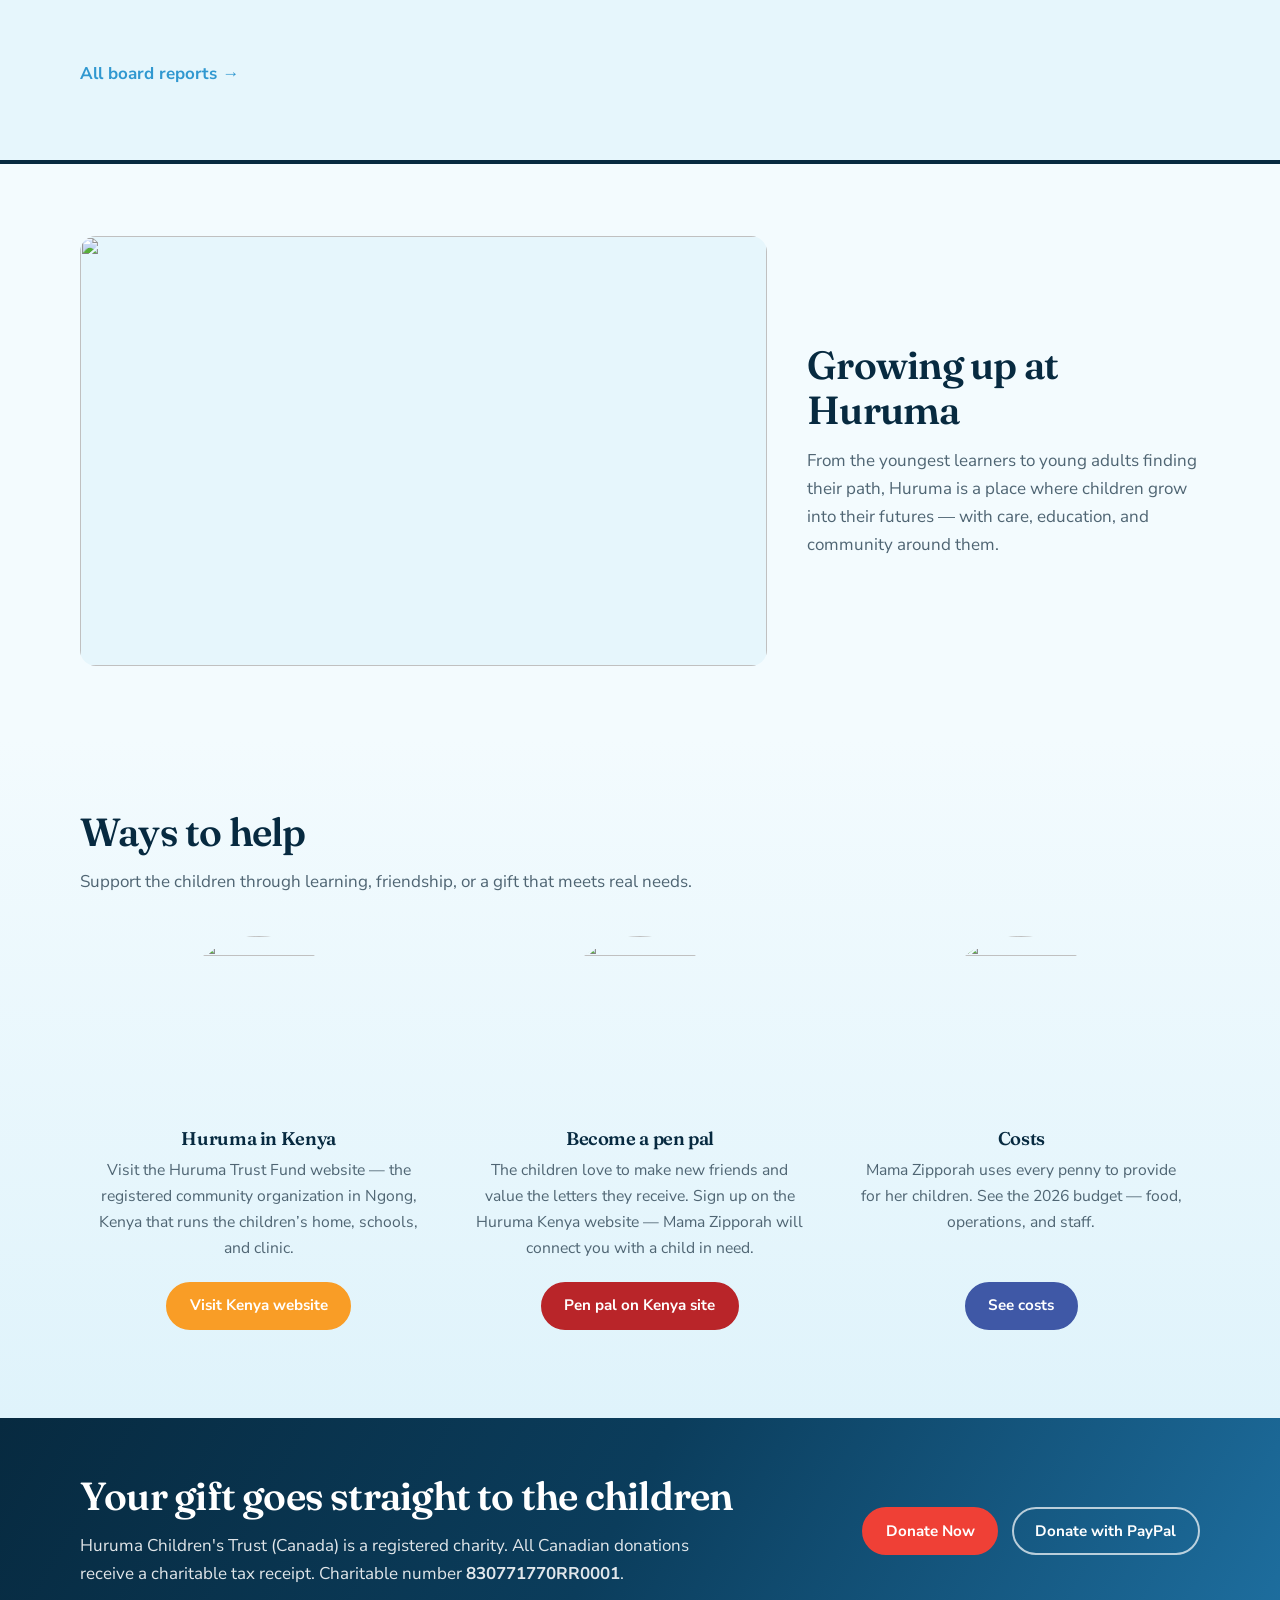
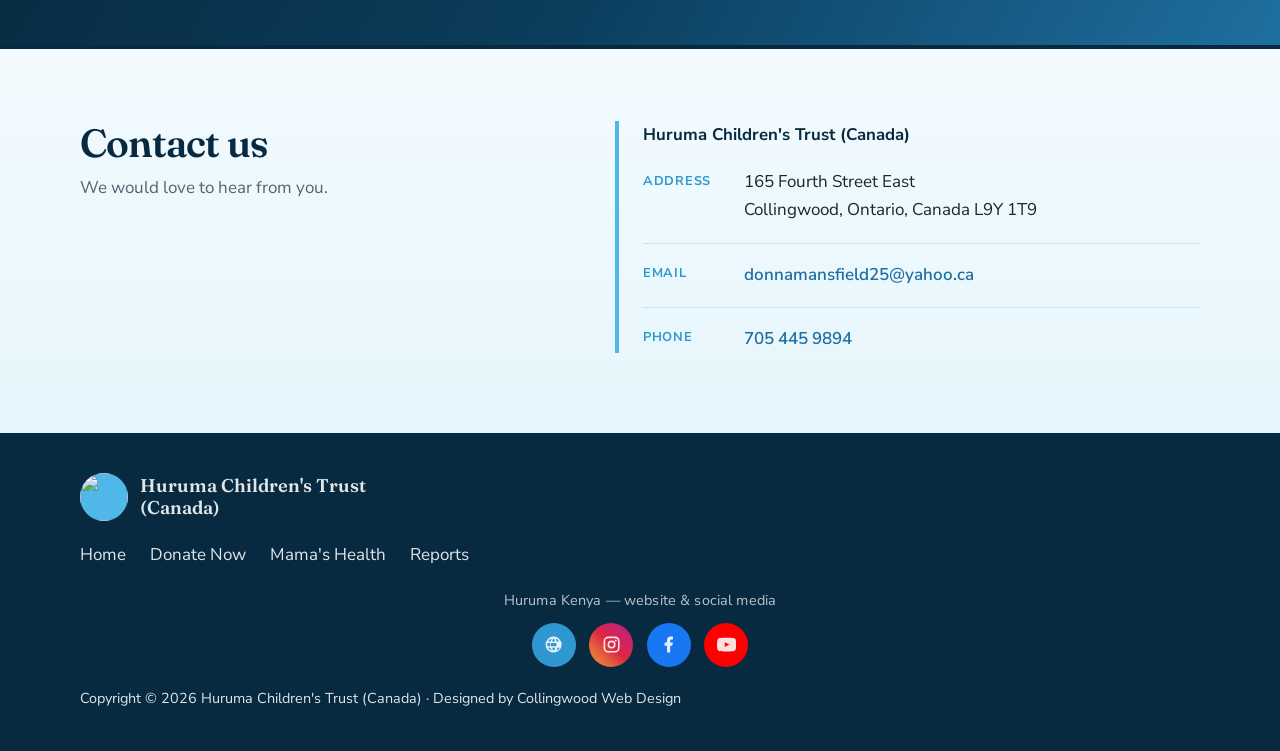
==== commit 372beeeb: "Present the Trust as Canada-wide in SEO and intro copy, not Collingwood-only. Co-authored-by: Cursor" ====
--- a/index.html
+++ b/index.html
@@ -1,32 +1,45 @@
-﻿<!DOCTYPE html>
+<!DOCTYPE html>
 <html lang="en">
 <head>
+    <script>
+      /* Prefer clean URLs when someone lands on the .html form (http/https only). */
+      (function () {
+        if (window.location.protocol === "file:") return;
+        var path = window.location.pathname;
+        if (!/\.html$/i.test(path)) return;
+        var clean = path.replace(/\.html$/i, "");
+        if (/\/index$/i.test(clean)) clean = clean.replace(/\/index$/i, "/") || "/";
+        if (clean === "") clean = "/";
+        window.location.replace(clean + window.location.search + window.location.hash);
+      })();
+    </script>
+
   <meta charset="utf-8">
   <meta name="viewport" content="width=device-width, initial-scale=1">
   <title>Huruma Children's Trust (Canada) | Support Children in Ngong, Kenya</title>
-  <meta name="description" content="Huruma Children's Trust (Canada) is a registered Collingwood, Ontario charity (830771770RR0001) raising funds for 300+ children at Huruma Children's Home in Ngong, Kenya.">
+  <meta name="description" content="Huruma Children's Trust (Canada) is a registered Canadian charity (830771770RR0001) raising funds across Canada for 300+ children at Huruma Children's Home in Ngong, Kenya.">
   <link rel="canonical" href="https://hurumachildrenstrustcanada.org/">
   <link rel="alternate" hreflang="en-CA" href="https://hurumachildrenstrustcanada.org/">
   <link rel="alternate" hreflang="fr-CA" href="https://hurumachildrenstrustcanada.org/fr/">
   <link rel="alternate" hreflang="x-default" href="https://hurumachildrenstrustcanada.org/">
   <meta property="og:title" content="Huruma Children's Trust (Canada) | Support Children in Ngong, Kenya">
-  <meta property="og:description" content="Registered Canadian charity in Collingwood, Ontario supporting Huruma Children's Home in Ngong, Kenya. CRA 830771770RR0001.">
+  <meta property="og:description" content="Registered Canadian charity supporting Huruma Children's Home in Ngong, Kenya. Raising funds across Canada. CRA 830771770RR0001.">
   <meta property="og:image" content="https://media.cwd-cdn.com/huruma-childrens-trust-canada/images/hero-slide-1.jpg">
   <meta property="og:type" content="website">
   <meta property="og:site_name" content="Huruma Children's Trust (Canada)">
-  <link rel="icon" href="https://media.cwd-cdn.com/huruma-childrens-trust-canada/images/favicon.png" type="image/png">
-  <link rel="apple-touch-icon" href="https://media.cwd-cdn.com/huruma-childrens-trust-canada/images/favicon.png">
+  <link rel="icon" href="https://media.cwd-cdn.com/huruma-childrens-trust-canada/images/logo.png" type="image/png">
+  <link rel="apple-touch-icon" href="https://media.cwd-cdn.com/huruma-childrens-trust-canada/images/logo.png">
   <link rel="preconnect" href="https://fonts.googleapis.com">
   <link rel="preconnect" href="https://fonts.gstatic.com" crossorigin>
   <link href="https://fonts.googleapis.com/css2?family=Fraunces:opsz,wght@9..144,500;9..144,600;9..144,700&family=Nunito+Sans:opsz,wght@6..12,400;6..12,500;6..12,600;6..12,700&display=swap" rel="stylesheet">
-  <link rel="stylesheet" href="styles.css?v=20261126c">
+  <link rel="stylesheet" href="styles.css?v=20261126d">
 </head>
 <body>
   <a class="skip-link" href="#main">Skip to content</a>
 
   <header class="site-header">
     <div class="header-inner">
-      <a class="brand" href="index.html" aria-label="Huruma Children's Trust (Canada) home">
+      <a class="brand" href="./" aria-label="Huruma Children's Trust (Canada) home">
         <img src="https://media.cwd-cdn.com/huruma-childrens-trust-canada/images/logo.png" alt="" width="56" height="56">
         <span>Huruma Children's Trust (Canada)</span>
       </a>
@@ -34,12 +47,12 @@
         <span></span><span></span><span></span>
       </button>
       <nav id="site-nav" class="site-nav" aria-label="Primary">
-        <a href="index.html" aria-current="page">Home</a>
+        <a href="./" aria-current="page">Home</a>
         <a href="donate-now/">Donate Now</a>
         <a href="mamas-health/">Mama's Health</a>
         <a href="reports-from-board-of-directors/">Reports</a>
         <div class="lang-switch" aria-label="Language">
-          <a href="index.html" hreflang="en" lang="en" aria-current="true" data-lang-link="en">EN</a>
+          <a href="./" hreflang="en" lang="en" aria-current="true" data-lang-link="en">EN</a>
           <span class="lang-sep" aria-hidden="true">|</span>
           <a href="fr/" hreflang="fr-CA" lang="fr-CA" data-lang-link="fr">FR</a>
         </div>
@@ -86,7 +99,7 @@
     <section class="intro" id="about">
       <div class="wrap narrow">
         <h2>Huruma Children's Trust (Canada)</h2>
-        <p><strong>Huruma Children's Trust (Canada)</strong> is a registered Canadian charity based in Collingwood, Ontario (CRA <strong>830771770RR0001</strong>). Our mandate is to raise awareness and funds across Canada for orphaned and vulnerable children at Huruma Children's Home &amp; School in Ngong, Kenya. Locally, Huruma Trust Fund — a separate registered community organization — operates the children’s home, schools, and clinic.</p>
+        <p><strong>Huruma Children's Trust (Canada)</strong> is a registered Canadian charity (CRA <strong>830771770RR0001</strong>). Our mandate is to raise awareness and funds across Canada for orphaned and vulnerable children at Huruma Children's Home &amp; School in Ngong, Kenya. Locally, Huruma Trust Fund — a separate registered community organization — operates the children’s home, schools, and clinic.</p>
         <p>On the outskirts of Nairobi, many children are orphans or live in families unable to care for them. Through Canadian gifts, Huruma Children's Trust (Canada) helps provide a safe place to sleep, learn, eat together, and grow.</p>
         <p>What began with Mama Zipporah and her family now includes dormitories, a school through Form 4 (Grade 12), a large dining hall, and a church that welcomes the wider community.</p>
       </div>
@@ -297,7 +310,7 @@
               loading="lazy">
             <h3>Costs</h3>
             <p>Mama Zipporah uses every penny to provide for her children. See the 2026 budget — food, operations, and staff.</p>
-            <a class="btn btn-way btn-way-blue" href="donation-costs.html">See costs</a>
+            <a class="btn btn-way btn-way-blue" href="donation-costs">See costs</a>
           </article>
         </div>
       </div>
@@ -353,12 +366,12 @@
 
   <footer class="site-footer">
     <div class="wrap footer-grid">
-      <a class="brand brand-footer" href="index.html">
+      <a class="brand brand-footer" href="./">
         <img src="https://media.cwd-cdn.com/huruma-childrens-trust-canada/images/logo.png" alt="" width="48" height="48">
         <span>Huruma Children's Trust (Canada)</span>
       </a>
       <nav aria-label="Footer">
-        <a href="index.html">Home</a>
+        <a href="./">Home</a>
         <a href="donate-now/">Donate Now</a>
         <a href="mamas-health/">Mama's Health</a>
         <a href="reports-from-board-of-directors/">Reports</a>
@@ -433,5 +446,12 @@
       }
     })();
   </script>
+<script
+  defer
+  src="https://media.cwd-cdn.com/monitor/agent/v1/agent.min.js"
+  data-cwd-site-id="bad62b71-74ac-4beb-b839-7c5a01b42a5c"
+  data-cwd-environment="production"
+  data-cwd-collector="https://cwd-site-monitor-collector.cwdmedia.workers.dev/v1/events">
+</script>
 </body>
 </html>
